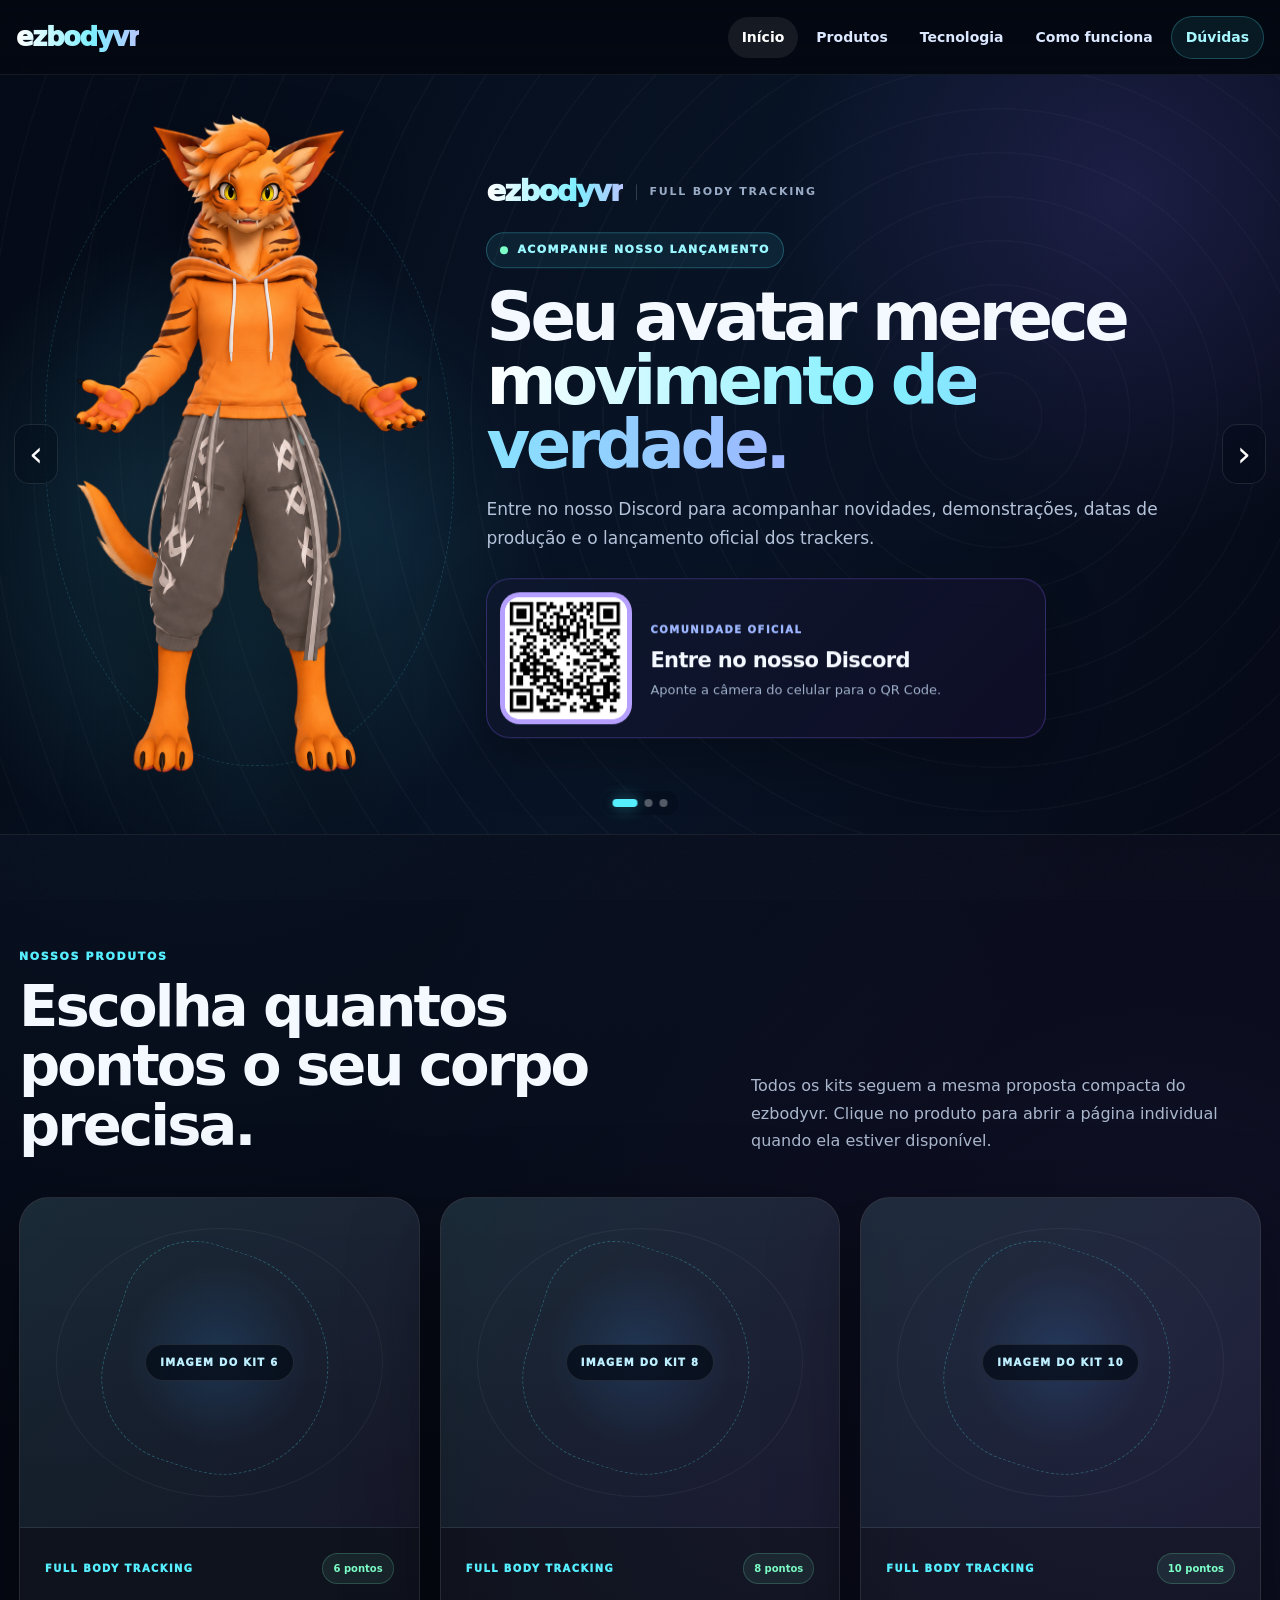
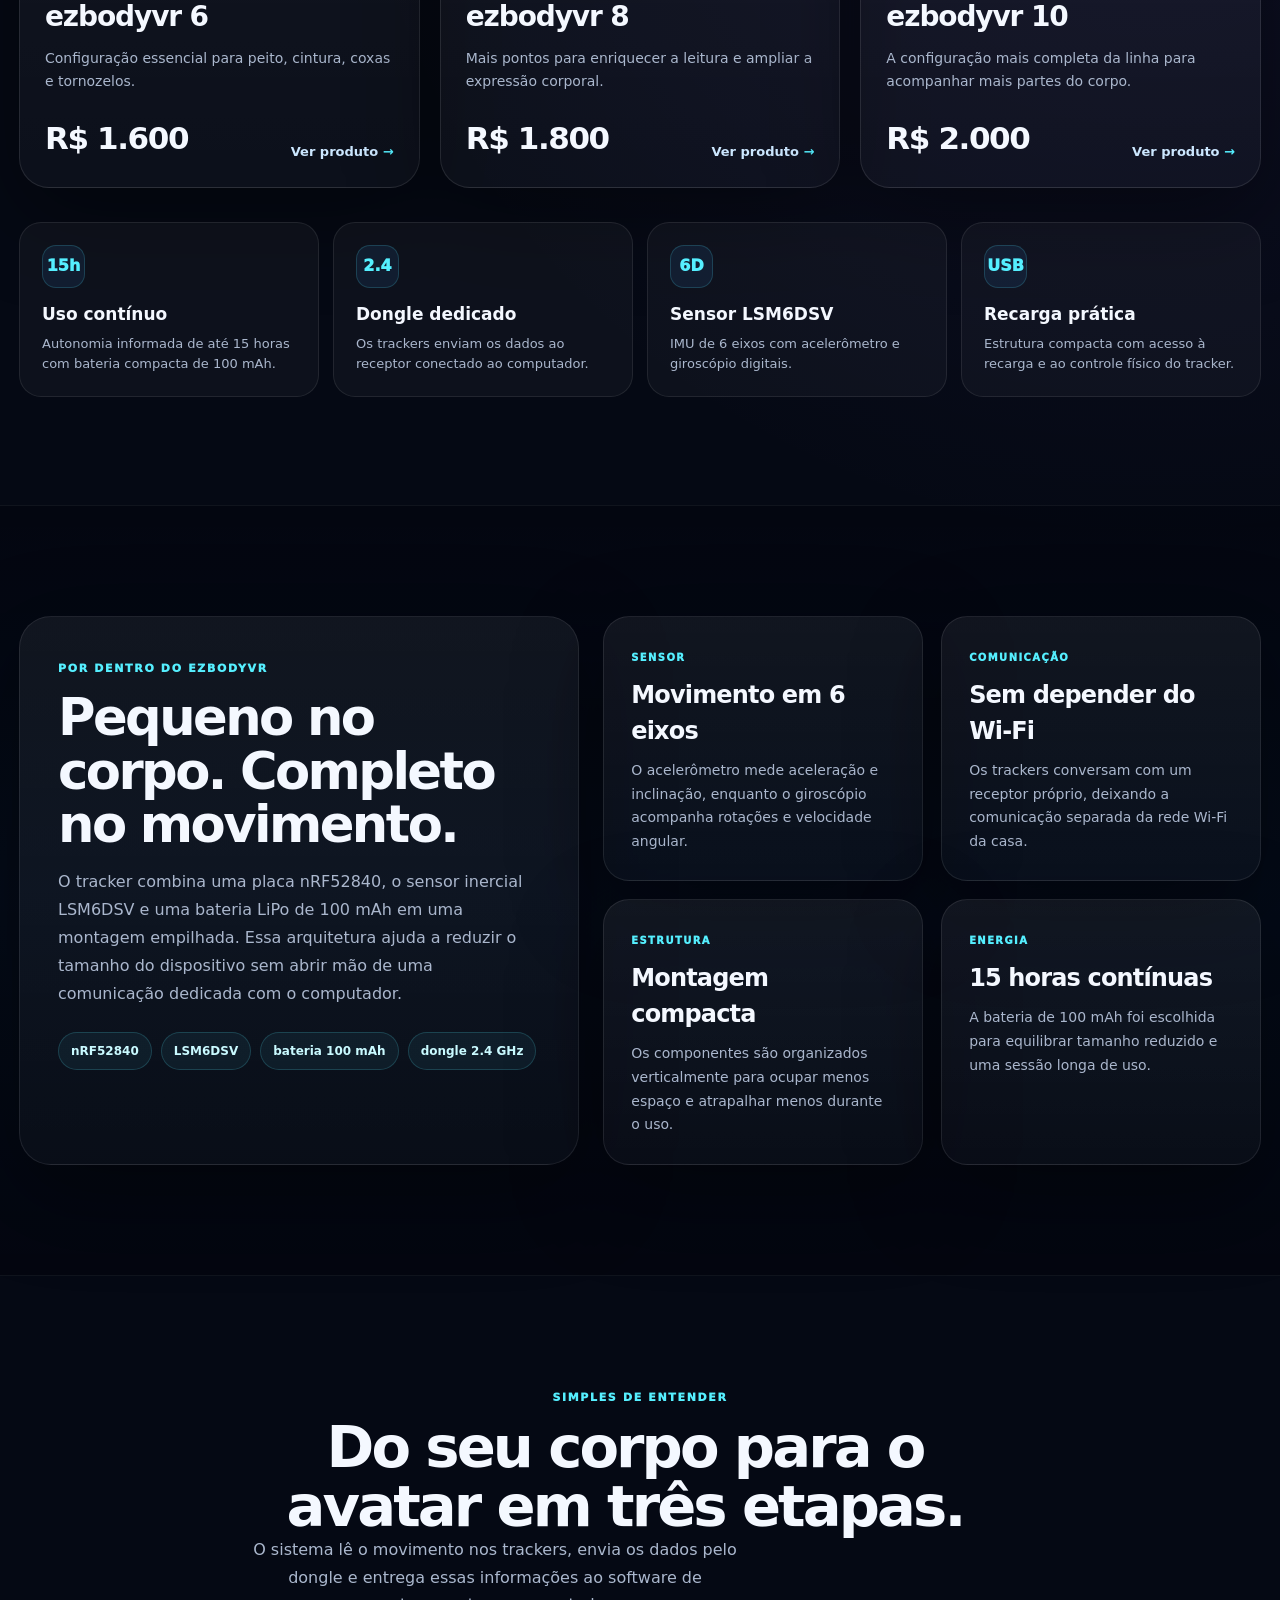
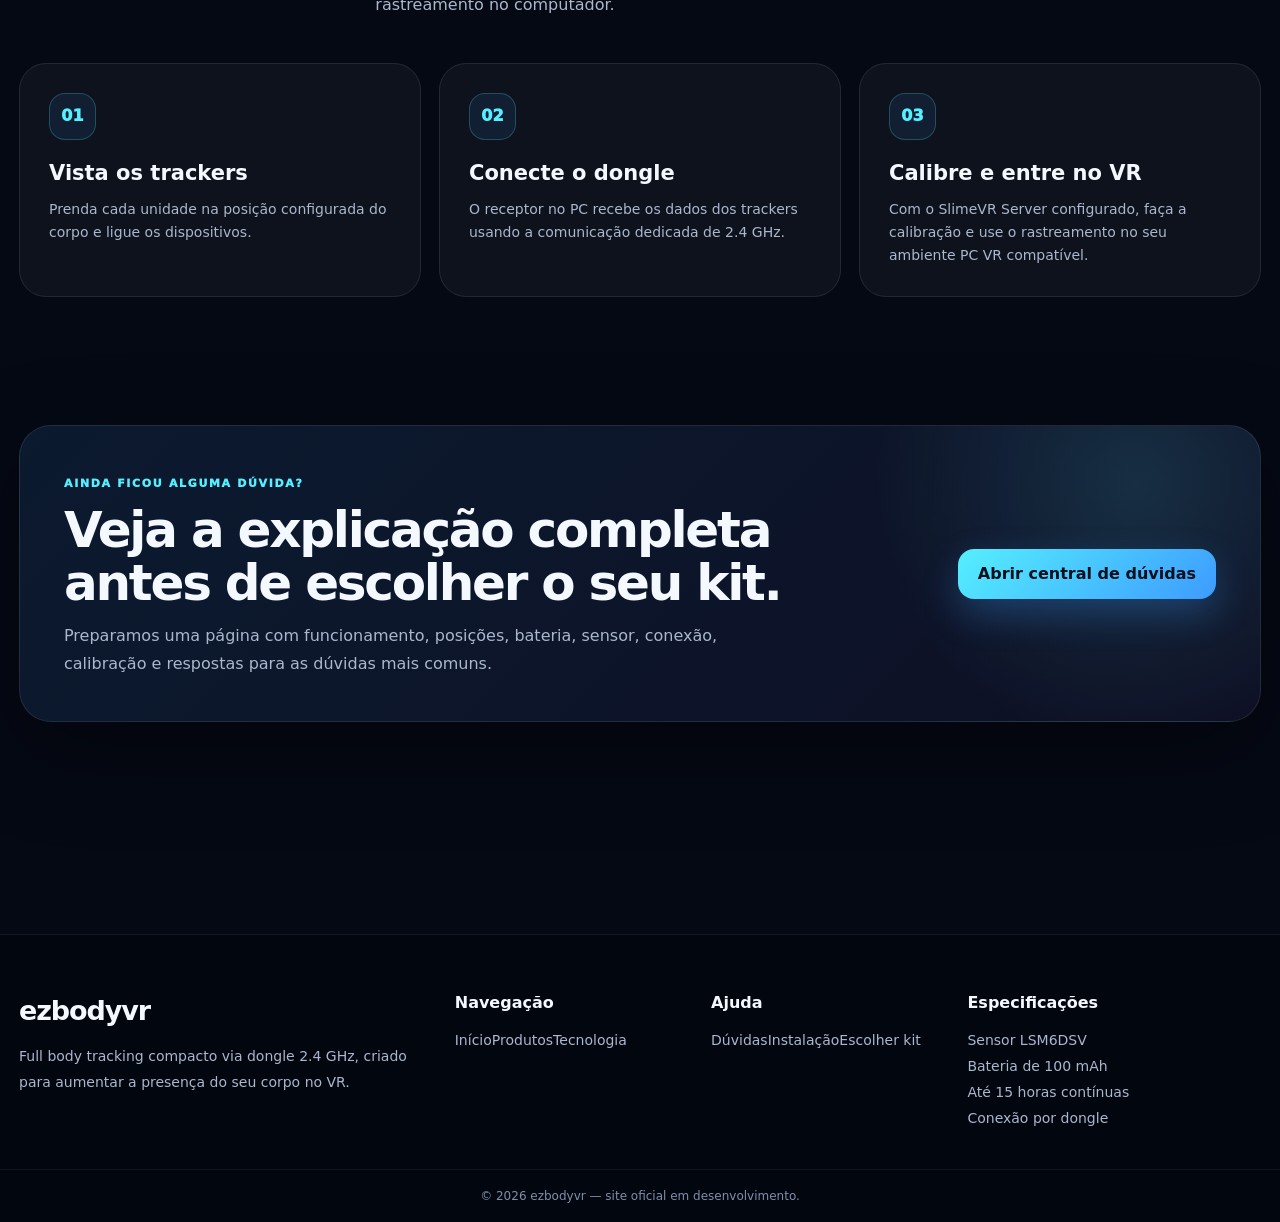
==== index.html @ e61c565a "Add files via upload" ====
<!DOCTYPE html>
<html lang="pt-BR">
<head>
  <meta charset="UTF-8">
  <meta name="viewport" content="width=device-width, initial-scale=1.0">
  <meta name="description" content="ezbodyvr: full body tracking compacto, com sensor LSM6DSV, conexão por dongle 2.4 GHz e até 15 horas de uso contínuo.">
  <meta name="theme-color" content="#050914">
  <title>ezbodyvr | Full Body Tracking</title>
  <link rel="stylesheet" href="styles.css">
</head>
<body>
  <div class="intro" aria-hidden="true">
    <div class="intro-logo">ezbodyvr<span>full body tracking</span></div>
  </div>
  <div class="noise" aria-hidden="true"></div>

  <div class="mobile-overlay" data-mobile-overlay></div>
  <aside class="mobile-menu" data-mobile-menu aria-label="Menu para celular">
    <div class="mobile-menu-top">
      <a class="brand" href="index.html">ezbodyvr</a>
      <button class="mobile-close" data-menu-close aria-label="Fechar menu">×</button>
    </div>
    <nav class="mobile-links">
      <a href="#inicio">Início</a>
      <a href="#produtos">Produtos</a>
      <a href="#tecnologia">Tecnologia</a>
      <a href="#como-funciona">Como funciona</a>
      <a href="duvidas.html">Dúvidas</a>
    </nav>
  </aside>

  <header class="site-header">
    <div class="navbar">
      <button class="menu-button" data-menu-open aria-label="Abrir menu" aria-expanded="false">
        <span></span><span></span><span></span>
      </button>
      <a class="brand" href="#inicio">ezbodyvr</a>
      <nav class="nav-links" aria-label="Navegação principal">
        <a class="active" href="#inicio">Início</a>
        <a href="#produtos">Produtos</a>
        <a href="#tecnologia">Tecnologia</a>
        <a href="#como-funciona">Como funciona</a>
        <a class="nav-cta" href="duvidas.html">Dúvidas</a>
      </nav>
    </div>
  </header>

  <main class="hero" id="inicio">
    <div class="hero-shell">
      <div class="hero-slider" data-slider>
        <article class="hero-slide hero-slide-discord active" data-slide>
          <div class="hero-media hero-character-media" aria-hidden="true">
            <img src="img1.png" alt="" onload="this.parentElement.classList.add('has-image')" onerror="this.style.display='none'">
            <span class="media-fallback">adicione <b>img1.png</b></span>
          </div>

          <div class="hero-copy hero-copy-discord">
            <div class="slide-signature"><strong>ezbodyvr</strong><span>full body tracking</span></div>
            <span class="eyebrow">acompanhe nosso lançamento</span>
            <h1>Seu avatar merece <span class="gradient-text">movimento de verdade.</span></h1>
            <p class="hero-description">Entre no nosso Discord para acompanhar novidades, demonstrações, datas de produção e o lançamento oficial dos trackers.</p>

            <div class="discord-join-card">
              <div class="qr-slot" aria-label="QR Code do Discord">
                <img src="qrcode.png" alt="QR Code para entrar no Discord do ezbodyvr" onload="this.parentElement.classList.add('has-image')" onerror="this.style.display='none'">
                <span class="qr-fallback">qrcode.png</span>
              </div>
              <div class="discord-join-copy">
                <small>comunidade oficial</small>
                <strong>Entre no nosso Discord</strong>
                <span>Aponte a câmera do celular para o QR Code.</span>
              </div>
            </div>
          </div>
        </article>

        <article class="hero-slide hero-slide-tracker" data-slide>
          <div class="hero-copy hero-copy-left">
            <span class="eyebrow">compacto e feito para o VR</span>
            <h1>Pequeno no corpo. <span class="gradient-text">Presente em cada movimento.</span></h1>
            <p class="hero-description">Um tracker compacto com sensor LSM6DSV, conexão por dongle 2.4 GHz e autonomia de até 15 horas de uso contínuo.</p>
            <div class="hero-specs" aria-label="Principais características">
              <span><b>LSM6DSV</b> IMU de 6 eixos</span>
              <span><b>2.4 GHz</b> conexão por dongle</span>
              <span><b>15 horas</b> de autonomia</span>
            </div>
          </div>

          <div class="hero-media hero-tracker-media" aria-hidden="true">
            <img src="trackin.png" alt="" onload="this.parentElement.classList.add('has-image')" onerror="this.style.display='none'">
            <span class="media-fallback">adicione <b>trackin.png</b></span>
          </div>
        </article>

        <article class="hero-slide hero-slide-brasil" data-slide>
          <div class="hero-copy hero-copy-left">
            <span class="eyebrow">uma nova opção no Brasil</span>
            <h1>Full body criado para <span class="gradient-text">entrar no seu setup.</span></h1>
            <p class="hero-description">Uma novidade no Brasil, baseada em uma proposta compacta muito bem avaliada pela comunidade de tracking e adaptada para quem quer comprar e receber suporte por aqui.</p>
            <a class="hero-store-link" href="#produtos">Conheça nossos produtos <span aria-hidden="true">↓</span></a>
          </div>

          <div class="hero-media hero-brasil-media" aria-hidden="true">
            <img src="img2.png" alt="" onload="this.parentElement.classList.add('has-image')" onerror="this.style.display='none'">
            <span class="media-fallback">adicione <b>img2.png</b></span>
          </div>
        </article>

        <div class="slider-controls" aria-label="Controles dos destaques">
          <button class="slider-arrow slider-arrow-prev" data-slide-prev aria-label="Destaque anterior">‹</button>
          <button class="slider-arrow slider-arrow-next" data-slide-next aria-label="Próximo destaque">›</button>
          <div class="slider-dots">
            <button class="slider-dot active" data-slide-dot aria-label="Abrir destaque 1"></button>
            <button class="slider-dot" data-slide-dot aria-label="Abrir destaque 2"></button>
            <button class="slider-dot" data-slide-dot aria-label="Abrir destaque 3"></button>
          </div>
        </div>
      </div>
    </div>
  </main>
  <section class="section" id="produtos">
    <div class="section-heading reveal">
      <div>
        <span class="kicker">nossos produtos</span>
        <h2>Escolha quantos pontos o seu corpo precisa.</h2>
      </div>
      <p>Todos os kits seguem a mesma proposta compacta do ezbodyvr. Clique no produto para abrir a página individual quando ela estiver disponível.</p>
    </div>

    <div class="products-grid">
      <a class="product-card reveal" href="produto-6.html" aria-label="Abrir produto ezbodyvr com 6 trackers">
        <div class="product-placeholder"><span>imagem do kit 6</span></div>
        <div class="product-info">
          <div class="product-topline"><small>full body tracking</small><span class="product-tag">6 pontos</span></div>
          <h3>ezbodyvr 6</h3>
          <p>Configuração essencial para peito, cintura, coxas e tornozelos.</p>
          <div class="product-price"><strong>R$ 1.600</strong><span>Ver produto</span></div>
        </div>
      </a>

      <a class="product-card reveal" href="produto-8.html" aria-label="Abrir produto ezbodyvr com 8 trackers">
        <div class="product-placeholder"><span>imagem do kit 8</span></div>
        <div class="product-info">
          <div class="product-topline"><small>full body tracking</small><span class="product-tag">8 pontos</span></div>
          <h3>ezbodyvr 8</h3>
          <p>Mais pontos para enriquecer a leitura e ampliar a expressão corporal.</p>
          <div class="product-price"><strong>R$ 1.800</strong><span>Ver produto</span></div>
        </div>
      </a>

      <a class="product-card reveal" href="produto-10.html" aria-label="Abrir produto ezbodyvr com 10 trackers">
        <div class="product-placeholder"><span>imagem do kit 10</span></div>
        <div class="product-info">
          <div class="product-topline"><small>full body tracking</small><span class="product-tag">10 pontos</span></div>
          <h3>ezbodyvr 10</h3>
          <p>A configuração mais completa da linha para acompanhar mais partes do corpo.</p>
          <div class="product-price"><strong>R$ 2.000</strong><span>Ver produto</span></div>
        </div>
      </a>
    </div>

    <div class="trust-strip reveal">
      <article class="trust-item"><div class="trust-icon">15h</div><h3>Uso contínuo</h3><p>Autonomia informada de até 15 horas com bateria compacta de 100 mAh.</p></article>
      <article class="trust-item"><div class="trust-icon">2.4</div><h3>Dongle dedicado</h3><p>Os trackers enviam os dados ao receptor conectado ao computador.</p></article>
      <article class="trust-item"><div class="trust-icon">6D</div><h3>Sensor LSM6DSV</h3><p>IMU de 6 eixos com acelerômetro e giroscópio digitais.</p></article>
      <article class="trust-item"><div class="trust-icon">USB</div><h3>Recarga prática</h3><p>Estrutura compacta com acesso à recarga e ao controle físico do tracker.</p></article>
    </div>
  </section>

  <section class="tech-section" id="tecnologia">
    <div class="tech-layout">
      <article class="tech-intro reveal">
        <span class="kicker">por dentro do ezbodyvr</span>
        <h2>Pequeno no corpo. Completo no movimento.</h2>
        <p>O tracker combina uma placa nRF52840, o sensor inercial LSM6DSV e uma bateria LiPo de 100 mAh em uma montagem empilhada. Essa arquitetura ajuda a reduzir o tamanho do dispositivo sem abrir mão de uma comunicação dedicada com o computador.</p>
        <div class="tech-badge-row">
          <span class="tech-badge">nRF52840</span>
          <span class="tech-badge">LSM6DSV</span>
          <span class="tech-badge">bateria 100 mAh</span>
          <span class="tech-badge">dongle 2.4 GHz</span>
        </div>
      </article>

      <div class="tech-grid">
        <article class="reveal"><small>sensor</small><h3>Movimento em 6 eixos</h3><p>O acelerômetro mede aceleração e inclinação, enquanto o giroscópio acompanha rotações e velocidade angular.</p></article>
        <article class="reveal"><small>comunicação</small><h3>Sem depender do Wi‑Fi</h3><p>Os trackers conversam com um receptor próprio, deixando a comunicação separada da rede Wi‑Fi da casa.</p></article>
        <article class="reveal"><small>estrutura</small><h3>Montagem compacta</h3><p>Os componentes são organizados verticalmente para ocupar menos espaço e atrapalhar menos durante o uso.</p></article>
        <article class="reveal"><small>energia</small><h3>15 horas contínuas</h3><p>A bateria de 100 mAh foi escolhida para equilibrar tamanho reduzido e uma sessão longa de uso.</p></article>
      </div>
    </div>
  </section>

  <section class="section" id="como-funciona">
    <div class="section-heading center reveal">
      <span class="kicker">simples de entender</span>
      <h2>Do seu corpo para o avatar em três etapas.</h2>
      <p>O sistema lê o movimento nos trackers, envia os dados pelo dongle e entrega essas informações ao software de rastreamento no computador.</p>
    </div>

    <div class="steps">
      <article class="step-card reveal"><div class="step-number">01</div><h3>Vista os trackers</h3><p>Prenda cada unidade na posição configurada do corpo e ligue os dispositivos.</p></article>
      <article class="step-card reveal"><div class="step-number">02</div><h3>Conecte o dongle</h3><p>O receptor no PC recebe os dados dos trackers usando a comunicação dedicada de 2.4 GHz.</p></article>
      <article class="step-card reveal"><div class="step-number">03</div><h3>Calibre e entre no VR</h3><p>Com o SlimeVR Server configurado, faça a calibração e use o rastreamento no seu ambiente PC VR compatível.</p></article>
    </div>
  </section>

  <section class="section lower-cta reveal">
    <div class="cta-card">
      <div>
        <span class="kicker">ainda ficou alguma dúvida?</span>
        <h2>Veja a explicação completa antes de escolher o seu kit.</h2>
        <p>Preparamos uma página com funcionamento, posições, bateria, sensor, conexão, calibração e respostas para as dúvidas mais comuns.</p>
      </div>
      <a class="primary-button" href="duvidas.html">Abrir central de dúvidas</a>
    </div>
  </section>

  <footer class="site-footer">
    <div class="footer-grid">
      <div><h3>ezbodyvr</h3><p>Full body tracking compacto via dongle 2.4 GHz, criado para aumentar a presença do seu corpo no VR.</p></div>
      <div><h4>Navegação</h4><a href="#inicio">Início</a><a href="#produtos">Produtos</a><a href="#tecnologia">Tecnologia</a></div>
      <div><h4>Ajuda</h4><a href="duvidas.html">Dúvidas</a><a href="duvidas.html#instalacao">Instalação</a><a href="duvidas.html#kits">Escolher kit</a></div>
      <div><h4>Especificações</h4><p>Sensor LSM6DSV</p><p>Bateria de 100 mAh</p><p>Até 15 horas contínuas</p><p>Conexão por dongle</p></div>
    </div>
    <div class="footer-copy">© 2026 ezbodyvr — site oficial em desenvolvimento.</div>
  </footer>

  <script src="script.js"></script>
</body>
</html>
---- styles.css ----
:root {
  --bg: #050914;
  --bg-deep: #02050c;
  --surface: rgba(255, 255, 255, 0.055);
  --surface-strong: rgba(9, 18, 35, 0.88);
  --text: #f4f8ff;
  --muted: #aab7cd;
  --blue: #3d9bff;
  --cyan: #55efff;
  --purple: #8a67ff;
  --green: #7dffc8;
  --line: rgba(255, 255, 255, 0.11);
  --line-cyan: rgba(85, 239, 255, 0.25);
  --shadow: 0 28px 90px rgba(0, 0, 0, 0.42);
  --radius-xl: 36px;
  --radius-lg: 28px;
  --radius-md: 20px;
  --max: 1280px;
}

* {
  box-sizing: border-box;
  margin: 0;
  padding: 0;
}

html {
  scroll-behavior: smooth;
  color-scheme: dark;
}

body {
  min-width: 320px;
  overflow-x: hidden;
  background:
    radial-gradient(circle at 15% 12%, rgba(61, 155, 255, 0.08), transparent 24%),
    radial-gradient(circle at 90% 30%, rgba(138, 103, 255, 0.08), transparent 25%),
    var(--bg);
  color: var(--text);
  font-family: Inter, ui-sans-serif, system-ui, -apple-system, BlinkMacSystemFont, "Segoe UI", sans-serif;
  line-height: 1.5;
}

body.menu-open {
  overflow: hidden;
}

button,
a {
  font: inherit;
}

a {
  color: inherit;
  text-decoration: none;
}

button {
  color: inherit;
}

img,
svg {
  display: block;
  max-width: 100%;
}

::selection {
  background: rgba(85, 239, 255, 0.24);
  color: #fff;
}

.noise {
  position: fixed;
  inset: 0;
  z-index: 2;
  pointer-events: none;
  opacity: 0.035;
  background-image: url("data:image/svg+xml,%3Csvg xmlns='http://www.w3.org/2000/svg' width='160' height='160'%3E%3Cfilter id='n'%3E%3CfeTurbulence type='fractalNoise' baseFrequency='.72' numOctaves='2'/%3E%3C/filter%3E%3Crect width='160' height='160' filter='url(%23n)' opacity='.75'/%3E%3C/svg%3E");
}

.intro {
  position: fixed;
  inset: 0;
  z-index: 9999;
  display: grid;
  place-items: center;
  overflow: hidden;
  background: #050914;
  animation: intro-out 0.72s ease 1.72s forwards;
}

.intro::before {
  content: "";
  position: absolute;
  inset: 0;
  background:
    radial-gradient(circle at 50% 45%, rgba(85, 239, 255, 0.17), transparent 31%),
    linear-gradient(135deg, #061325, #050914 62%);
}

.intro::after {
  content: "";
  position: absolute;
  left: -20%;
  right: -20%;
  top: 50%;
  height: 2px;
  background: linear-gradient(90deg, transparent, var(--cyan), transparent);
  box-shadow: 0 0 35px var(--cyan);
  animation: scan 1.35s ease-in-out forwards;
}

.intro-logo {
  position: relative;
  z-index: 2;
  font-size: clamp(42px, 7vw, 84px);
  font-weight: 950;
  letter-spacing: -0.075em;
  text-transform: lowercase;
  background: linear-gradient(90deg, #fff, #83f4ff, #9db5ff);
  -webkit-background-clip: text;
  background-clip: text;
  color: transparent;
  filter: drop-shadow(0 0 28px rgba(85, 239, 255, 0.2));
}

.intro-logo span {
  display: block;
  margin-top: 10px;
  text-align: center;
  font-size: 11px;
  font-weight: 800;
  letter-spacing: 0.28em;
  text-transform: uppercase;
  color: var(--muted);
  -webkit-text-fill-color: var(--muted);
}

@keyframes scan {
  0% { transform: translateY(-48vh); opacity: 0; }
  18% { opacity: 1; }
  100% { transform: translateY(48vh); opacity: 0; }
}

@keyframes intro-out {
  to { opacity: 0; visibility: hidden; }
}

@keyframes float-soft {
  0%, 100% { transform: translateY(0); }
  50% { transform: translateY(-10px); }
}

@keyframes pulse-dot {
  0%, 100% { box-shadow: 0 0 0 0 rgba(125, 255, 200, 0.26); }
  50% { box-shadow: 0 0 0 9px rgba(125, 255, 200, 0); }
}

.site-header {
  position: fixed;
  top: 0;
  left: 0;
  right: 0;
  z-index: 1000;
  background: linear-gradient(180deg, rgba(3, 8, 17, 0.93), rgba(3, 8, 17, 0.64));
  backdrop-filter: blur(22px);
  border-bottom: 1px solid rgba(255, 255, 255, 0.07);
}

.navbar {
  width: min(calc(100% - 32px), var(--max));
  min-height: 74px;
  margin: 0 auto;
  display: flex;
  align-items: center;
  justify-content: space-between;
  gap: 24px;
}

.brand {
  position: relative;
  z-index: 3;
  font-size: 26px;
  font-weight: 950;
  letter-spacing: -0.055em;
  text-transform: lowercase;
  background: linear-gradient(90deg, #fff, #7eeeff 62%, #b7c6ff);
  -webkit-background-clip: text;
  background-clip: text;
  color: transparent;
}

.nav-links {
  display: flex;
  align-items: center;
  gap: 4px;
}

.nav-links a {
  padding: 10px 14px;
  border-radius: 999px;
  color: #dce8ff;
  font-size: 14px;
  font-weight: 800;
  transition: 0.22s ease;
}

.nav-links a:hover,
.nav-links a.active {
  background: rgba(255, 255, 255, 0.075);
  color: #fff;
}

.nav-cta {
  display: inline-flex;
  align-items: center;
  gap: 8px;
  padding: 10px 15px;
  border: 1px solid rgba(85, 239, 255, 0.24);
  background: rgba(85, 239, 255, 0.08);
  color: #a7f8ff !important;
}

.menu-button {
  display: none;
  width: 46px;
  height: 46px;
  border: 1px solid rgba(255, 255, 255, 0.1);
  border-radius: 15px;
  background: rgba(255, 255, 255, 0.045);
  cursor: pointer;
}

.menu-button span {
  display: block;
  width: 24px;
  height: 2px;
  margin: 5px auto;
  border-radius: 10px;
  background: #fff;
}

.mobile-overlay,
.mobile-menu {
  display: none;
}

main,
section,
footer {
  position: relative;
  z-index: 3;
}

.hero {
  min-height: 0;
  padding-top: 74px;
  overflow: hidden;
  background: #050914;
}

.hero-shell {
  position: relative;
  z-index: 2;
  width: 100%;
  margin: 0 auto;
}

.hero-slider {
  position: relative;
  width: 100%;
  overflow: hidden;
  border-bottom: 1px solid rgba(255, 255, 255, 0.08);
  background: #070d1a;
}

.hero-slide {
  position: relative;
  display: none;
  min-height: clamp(600px, calc(100vh - 74px), 760px);
  overflow: hidden;
  isolation: isolate;
}

.hero-slide.active {
  display: block;
  animation: slide-in 0.62s cubic-bezier(0.18, 0.78, 0.18, 1);
}

.hero-slide::before,
.hero-slide::after {
  content: "";
  position: absolute;
  pointer-events: none;
}

.hero-slide::before {
  inset: 0;
  z-index: -3;
  background:
    repeating-radial-gradient(circle at 78% 45%, transparent 0 42px, rgba(255,255,255,.026) 43px 44px),
    linear-gradient(115deg, rgba(5, 11, 24, 0.96), rgba(8, 21, 40, 0.9) 56%, rgba(7, 10, 24, 0.98));
}

.hero-slide::after {
  inset: 0;
  z-index: -2;
  background:
    radial-gradient(circle at 18% 62%, rgba(85, 239, 255, 0.17), transparent 28%),
    radial-gradient(circle at 88% 16%, rgba(138, 103, 255, 0.17), transparent 27%),
    linear-gradient(90deg, rgba(2, 7, 16, 0.14), transparent 40%, rgba(2, 7, 16, 0.15));
}

.hero-slide-tracker::after {
  background:
    radial-gradient(circle at 77% 48%, rgba(85, 239, 255, 0.2), transparent 30%),
    radial-gradient(circle at 10% 12%, rgba(61, 155, 255, 0.16), transparent 24%),
    linear-gradient(110deg, rgba(2, 7, 16, 0.1), transparent 50%, rgba(2, 7, 16, 0.24));
}

.hero-slide-brasil::after {
  background:
    radial-gradient(circle at 78% 60%, rgba(138, 103, 255, 0.22), transparent 31%),
    radial-gradient(circle at 28% 18%, rgba(61, 155, 255, 0.16), transparent 25%),
    linear-gradient(110deg, rgba(2, 7, 16, 0.1), transparent 48%, rgba(2, 7, 16, 0.22));
}

@keyframes slide-in {
  from { opacity: 0; transform: translateX(14px); }
  to { opacity: 1; transform: translateX(0); }
}

.hero-copy {
  position: absolute;
  z-index: 5;
  top: 50%;
  transform: translateY(-50%);
  width: min(52vw, 760px);
}

.hero-copy-left {
  left: max(7vw, 72px);
}

.hero-copy-discord {
  left: min(38vw, 690px);
  right: max(5vw, 58px);
  width: auto;
  max-width: 780px;
}

.slide-signature {
  display: flex;
  align-items: center;
  gap: 13px;
  margin-bottom: 18px;
}

.slide-signature strong {
  font-size: 29px;
  font-weight: 950;
  letter-spacing: -0.06em;
  background: linear-gradient(90deg, #fff, #7eeeff 65%, #b7c6ff);
  -webkit-background-clip: text;
  background-clip: text;
  color: transparent;
}

.slide-signature span {
  padding-left: 13px;
  border-left: 1px solid rgba(255,255,255,.18);
  color: #9aabc5;
  font-size: 11px;
  font-weight: 900;
  letter-spacing: .16em;
  text-transform: uppercase;
}

.eyebrow {
  display: inline-flex;
  align-items: center;
  gap: 9px;
  padding: 9px 13px;
  border: 1px solid rgba(85, 239, 255, 0.25);
  border-radius: 999px;
  background: rgba(85, 239, 255, 0.08);
  color: #9af7ff;
  font-size: 11px;
  font-weight: 950;
  letter-spacing: 0.13em;
  text-transform: uppercase;
}

.eyebrow::before {
  content: "";
  width: 8px;
  height: 8px;
  border-radius: 50%;
  background: var(--green);
  animation: pulse-dot 1.8s ease infinite;
}

.hero h1,
.page-hero h1 {
  margin-top: 18px;
  font-size: clamp(44px, 5.25vw, 78px);
  line-height: 0.95;
  letter-spacing: -0.065em;
}

.gradient-text {
  background: linear-gradient(90deg, #fff, #82f0ff, #9db6ff);
  -webkit-background-clip: text;
  background-clip: text;
  color: transparent;
}

.hero-description {
  max-width: 690px;
  margin-top: 18px;
  color: #b4c3da;
  font-size: 17px;
  line-height: 1.68;
}

.hero-media {
  position: absolute;
  z-index: 2;
  overflow: hidden;
}

.hero-media::before {
  content: "";
  position: absolute;
  inset: 9%;
  z-index: -1;
  border: 1px dashed rgba(85, 239, 255, 0.16);
  border-radius: 45% 55% 48% 52%;
  background: radial-gradient(circle, rgba(61, 155, 255, 0.1), transparent 62%);
}

.hero-media img {
  position: relative;
  z-index: 2;
  width: 100%;
  height: 100%;
  object-fit: contain;
  filter: drop-shadow(0 34px 38px rgba(0, 0, 0, 0.45));
}

.media-fallback {
  position: absolute;
  left: 50%;
  top: 50%;
  z-index: 1;
  transform: translate(-50%, -50%);
  min-width: 180px;
  padding: 13px 16px;
  border: 1px solid rgba(85, 239, 255, 0.2);
  border-radius: 15px;
  background: rgba(4, 11, 22, 0.68);
  color: #9eb0c9;
  font-size: 11px;
  font-weight: 800;
  letter-spacing: .08em;
  text-align: center;
  text-transform: uppercase;
  backdrop-filter: blur(12px);
}

.media-fallback b {
  color: #d8f9ff;
}

.hero-media.has-image .media-fallback,
.qr-slot.has-image .qr-fallback {
  display: none;
}

.hero-character-media {
  left: 0;
  bottom: 0;
  width: min(39vw, 690px);
  height: 100%;
}

.hero-character-media img {
  height: 145%;
  object-fit: contain;
  object-position: center top;
}

.hero-tracker-media {
  top: 7%;
  right: max(5vw, 50px);
  bottom: 6%;
  width: min(45vw, 720px);
}

.hero-tracker-media img {
  object-position: center;
  transform: scale(.92);
}

.hero-brasil-media {
  top: 2%;
  right: 0;
  bottom: 0;
  width: min(50vw, 820px);
}

.hero-brasil-media img {
  object-position: right bottom;
}

.discord-join-card {
  width: min(100%, 560px);
  display: flex;
  align-items: center;
  gap: 18px;
  margin-top: 25px;
  padding: 13px 17px 13px 13px;
  border: 1px solid rgba(138, 103, 255, 0.3);
  border-radius: 24px;
  background: linear-gradient(135deg, rgba(14, 24, 45, 0.88), rgba(18, 15, 43, 0.76));
  box-shadow: 0 20px 55px rgba(0,0,0,.3);
  backdrop-filter: blur(18px);
}

.qr-slot {
  position: relative;
  width: 132px;
  height: 132px;
  flex: none;
  display: grid;
  place-items: center;
  overflow: hidden;
  border: 5px solid rgba(138, 103, 255, 0.62);
  border-radius: 20px;
  background: #fff;
}

.qr-slot img {
  width: 100%;
  height: 100%;
  object-fit: cover;
}

.qr-fallback {
  color: #3e4a68;
  font-size: 11px;
  font-weight: 950;
  letter-spacing: .08em;
  text-transform: uppercase;
}

.discord-join-copy small {
  color: #9db6ff;
  font-size: 10px;
  font-weight: 950;
  letter-spacing: .15em;
  text-transform: uppercase;
}

.discord-join-copy strong {
  display: block;
  margin-top: 5px;
  font-size: 21px;
  letter-spacing: -.03em;
}

.discord-join-copy span {
  display: block;
  margin-top: 4px;
  color: #9fb0ca;
  font-size: 13px;
  line-height: 1.5;
}

.hero-specs {
  display: flex;
  flex-wrap: wrap;
  gap: 10px;
  margin-top: 25px;
}

.hero-specs span {
  padding: 10px 13px;
  border: 1px solid rgba(255,255,255,.11);
  border-radius: 999px;
  background: rgba(255,255,255,.05);
  color: #b8c7dd;
  font-size: 12px;
  font-weight: 700;
  backdrop-filter: blur(12px);
}

.hero-specs b {
  color: #f5f9ff;
}

.hero-store-link {
  display: inline-flex;
  align-items: center;
  gap: 10px;
  margin-top: 25px;
  padding: 11px 15px;
  border: 1px solid rgba(85, 239, 255, 0.2);
  border-radius: 999px;
  background: rgba(85, 239, 255, 0.06);
  color: #c7f9ff;
  font-size: 13px;
  font-weight: 900;
  transition: .22s ease;
}

.hero-store-link:hover {
  transform: translateY(-2px);
  background: rgba(85, 239, 255, 0.1);
}

.hero-store-link span {
  color: var(--cyan);
  font-size: 17px;
}

.primary-button,
.secondary-button {
  display: inline-flex;
  align-items: center;
  justify-content: center;
  min-height: 50px;
  padding: 0 20px;
  border-radius: 16px;
  font-weight: 900;
  transition: 0.22s ease;
}

.primary-button {
  background: linear-gradient(135deg, var(--cyan), var(--blue));
  color: #04101c;
  box-shadow: 0 15px 36px rgba(61, 155, 255, 0.28);
}

.primary-button:hover {
  transform: translateY(-2px);
  box-shadow: 0 19px 42px rgba(61, 155, 255, 0.34);
}

.secondary-button {
  border: 1px solid rgba(255, 255, 255, 0.13);
  background: rgba(255, 255, 255, 0.05);
  color: #eef5ff;
}

.secondary-button:hover {
  background: rgba(255, 255, 255, 0.085);
}

.slider-controls {
  position: absolute;
  inset: 0;
  z-index: 12;
  pointer-events: none;
}

.slider-arrow {
  position: absolute;
  top: 50%;
  width: 44px;
  height: 60px;
  transform: translateY(-50%);
  border: 1px solid rgba(255,255,255,.1);
  border-radius: 15px;
  background: rgba(3, 8, 18, 0.28);
  color: #fff;
  font-size: 35px;
  font-weight: 300;
  line-height: 1;
  cursor: pointer;
  pointer-events: auto;
  backdrop-filter: blur(12px);
  transition: .2s ease;
}

.slider-arrow:hover {
  background: rgba(3, 8, 18, 0.58);
  border-color: rgba(85, 239, 255, .24);
}

.slider-arrow-prev { left: 14px; }
.slider-arrow-next { right: 14px; }

.slider-dots {
  position: absolute;
  left: 50%;
  bottom: 19px;
  display: flex;
  gap: 7px;
  transform: translateX(-50%);
  padding: 8px 10px;
  border-radius: 999px;
  background: rgba(3, 8, 18, .28);
  pointer-events: auto;
  backdrop-filter: blur(12px);
}

.slider-dot {
  width: 8px;
  height: 8px;
  border: 0;
  border-radius: 50%;
  background: rgba(255, 255, 255, 0.32);
  cursor: pointer;
  transition: 0.2s ease;
}

.slider-dot.active {
  width: 25px;
  border-radius: 999px;
  background: var(--cyan);
  box-shadow: 0 0 16px rgba(85, 239, 255, 0.45);
}

.product-placeholder::before {
  content: "";
  position: absolute;
  inset: 9%;
  border: 1px solid rgba(255, 255, 255, 0.055);
  border-radius: 50%;
}
.section {
  width: min(calc(100% - 38px), var(--max));
  margin: 0 auto;
  padding: 108px 0;
}

.section-heading {
  display: flex;
  align-items: end;
  justify-content: space-between;
  gap: 30px;
  margin-bottom: 42px;
}

.section-heading.center {
  display: block;
  max-width: 800px;
  margin: 0 auto 44px;
  text-align: center;
}

.kicker {
  display: inline-block;
  color: var(--cyan);
  font-size: 11px;
  font-weight: 950;
  letter-spacing: 0.15em;
  text-transform: uppercase;
}

.section-heading h2 {
  max-width: 770px;
  margin-top: 10px;
  font-size: clamp(34px, 4.5vw, 58px);
  line-height: 1.03;
  letter-spacing: -0.05em;
}

.section-heading p {
  max-width: 510px;
  color: var(--muted);
  font-size: 16px;
  line-height: 1.72;
}

.products-grid {
  display: grid;
  grid-template-columns: repeat(3, minmax(0, 1fr));
  gap: 20px;
}

.product-card {
  position: relative;
  overflow: hidden;
  border: 1px solid rgba(255, 255, 255, 0.1);
  border-radius: 30px;
  background: linear-gradient(180deg, rgba(255, 255, 255, 0.064), rgba(255, 255, 255, 0.03));
  box-shadow: var(--shadow);
  transition: 0.3s cubic-bezier(0.18, 0.78, 0.18, 1);
}

.product-card:hover {
  transform: translateY(-8px);
  border-color: rgba(85, 239, 255, 0.27);
  box-shadow: 0 34px 95px rgba(0, 0, 0, 0.48);
}

.product-placeholder {
  position: relative;
  min-height: 330px;
  display: grid;
  place-items: center;
  overflow: hidden;
  border-bottom: 1px solid rgba(255, 255, 255, 0.08);
  background:
    radial-gradient(circle at 50% 48%, rgba(61, 155, 255, 0.16), transparent 35%),
    linear-gradient(135deg, rgba(85, 239, 255, 0.07), rgba(138, 103, 255, 0.05));
}

.product-placeholder::after {
  content: "";
  position: absolute;
  width: 220px;
  height: 220px;
  border: 1px dashed rgba(85, 239, 255, 0.28);
  border-radius: 38% 62% 55% 45%;
  transform: rotate(18deg);
}

.product-placeholder span {
  position: relative;
  z-index: 2;
  padding: 10px 14px;
  border: 1px solid rgba(255, 255, 255, 0.1);
  border-radius: 999px;
  background: rgba(4, 11, 22, 0.72);
  color: #bdefff;
  font-size: 10px;
  font-weight: 950;
  letter-spacing: 0.13em;
  text-transform: uppercase;
}

.product-info {
  padding: 25px;
}

.product-topline {
  display: flex;
  align-items: center;
  justify-content: space-between;
  gap: 15px;
}

.product-topline small {
  color: var(--cyan);
  font-size: 10px;
  font-weight: 950;
  letter-spacing: 0.14em;
  text-transform: uppercase;
}

.product-tag {
  padding: 7px 10px;
  border: 1px solid rgba(125, 255, 200, 0.2);
  border-radius: 999px;
  background: rgba(125, 255, 200, 0.08);
  color: var(--green);
  font-size: 10px;
  font-weight: 900;
}

.product-info h3 {
  margin-top: 12px;
  font-size: 28px;
  letter-spacing: -0.04em;
}

.product-info p {
  margin-top: 9px;
  color: var(--muted);
  font-size: 14px;
  line-height: 1.65;
}

.product-price {
  display: flex;
  align-items: end;
  justify-content: space-between;
  gap: 12px;
  margin-top: 22px;
}

.product-price strong {
  font-size: 31px;
  letter-spacing: -0.045em;
}

.product-price span {
  color: #cce7ff;
  font-size: 13px;
  font-weight: 850;
}

.product-price span::after {
  content: " →";
  color: var(--cyan);
}

.trust-strip {
  display: grid;
  grid-template-columns: repeat(4, minmax(0, 1fr));
  gap: 14px;
  margin-top: 34px;
}

.trust-item {
  padding: 22px;
  border: 1px solid rgba(255, 255, 255, 0.085);
  border-radius: 22px;
  background: rgba(255, 255, 255, 0.035);
}

.trust-icon {
  width: 43px;
  height: 43px;
  display: grid;
  place-items: center;
  margin-bottom: 14px;
  border: 1px solid rgba(85, 239, 255, 0.18);
  border-radius: 14px;
  background: rgba(61, 155, 255, 0.09);
  color: var(--cyan);
  font-weight: 950;
}

.trust-item h3 {
  font-size: 17px;
}

.trust-item p {
  margin-top: 7px;
  color: var(--muted);
  font-size: 13px;
  line-height: 1.55;
}

.tech-section {
  width: 100%;
  padding: 110px 0;
  background:
    linear-gradient(180deg, transparent, rgba(61, 155, 255, 0.035), transparent),
    rgba(1, 5, 12, 0.38);
  border-top: 1px solid rgba(255, 255, 255, 0.055);
  border-bottom: 1px solid rgba(255, 255, 255, 0.055);
}

.tech-layout {
  width: min(calc(100% - 38px), var(--max));
  margin: 0 auto;
  display: grid;
  grid-template-columns: 0.92fr 1.08fr;
  gap: 24px;
}

.tech-intro,
.tech-grid article,
.cta-card,
.faq-card,
.explain-card,
.steps-card {
  border: 1px solid rgba(255, 255, 255, 0.09);
  background: linear-gradient(180deg, rgba(255, 255, 255, 0.06), rgba(255, 255, 255, 0.028));
  box-shadow: var(--shadow);
}

.tech-intro {
  padding: 38px;
  border-radius: 32px;
}

.tech-intro h2 {
  margin-top: 12px;
  font-size: clamp(34px, 4vw, 54px);
  line-height: 1.04;
  letter-spacing: -0.05em;
}

.tech-intro p {
  margin-top: 17px;
  color: var(--muted);
  line-height: 1.75;
}

.tech-badge-row {
  display: flex;
  flex-wrap: wrap;
  gap: 9px;
  margin-top: 24px;
}

.tech-badge {
  padding: 9px 12px;
  border: 1px solid rgba(85, 239, 255, 0.18);
  border-radius: 999px;
  background: rgba(85, 239, 255, 0.06);
  color: #c9faff;
  font-size: 12px;
  font-weight: 850;
}

.tech-grid {
  display: grid;
  grid-template-columns: 1fr 1fr;
  gap: 18px;
}

.tech-grid article {
  padding: 27px;
  border-radius: 26px;
}

.tech-grid small {
  color: var(--cyan);
  font-size: 10px;
  font-weight: 950;
  letter-spacing: 0.14em;
  text-transform: uppercase;
}

.tech-grid h3 {
  margin-top: 9px;
  font-size: 24px;
  letter-spacing: -0.035em;
}

.tech-grid p {
  margin-top: 10px;
  color: var(--muted);
  font-size: 14px;
  line-height: 1.68;
}

.steps {
  display: grid;
  grid-template-columns: repeat(3, minmax(0, 1fr));
  gap: 18px;
}

.step-card {
  position: relative;
  padding: 29px;
  overflow: hidden;
  border: 1px solid rgba(255, 255, 255, 0.09);
  border-radius: 27px;
  background: rgba(255, 255, 255, 0.04);
}

.step-number {
  width: 47px;
  height: 47px;
  display: grid;
  place-items: center;
  border: 1px solid rgba(85, 239, 255, 0.22);
  border-radius: 16px;
  background: rgba(61, 155, 255, 0.1);
  color: var(--cyan);
  font-weight: 950;
}

.step-card h3 {
  margin-top: 18px;
  font-size: 21px;
}

.step-card p {
  margin-top: 9px;
  color: var(--muted);
  font-size: 14px;
  line-height: 1.65;
}

.lower-cta {
  padding-top: 20px;
}

.cta-card {
  position: relative;
  overflow: hidden;
  display: grid;
  grid-template-columns: 1fr auto;
  align-items: center;
  gap: 30px;
  padding: 44px;
  border-radius: 32px;
  background:
    radial-gradient(circle at 90% 20%, rgba(85, 239, 255, 0.13), transparent 23%),
    linear-gradient(135deg, rgba(61, 155, 255, 0.12), rgba(138, 103, 255, 0.07));
}

.cta-card h2 {
  margin-top: 10px;
  font-size: clamp(31px, 4vw, 50px);
  line-height: 1.05;
  letter-spacing: -0.045em;
}

.cta-card p {
  max-width: 720px;
  margin-top: 13px;
  color: var(--muted);
  line-height: 1.7;
}

.site-footer {
  margin-top: 104px;
  border-top: 1px solid rgba(255, 255, 255, 0.075);
  background: rgba(2, 6, 13, 0.62);
}

.footer-grid {
  width: min(calc(100% - 38px), var(--max));
  margin: 0 auto;
  display: grid;
  grid-template-columns: 1.25fr 0.7fr 0.7fr 0.9fr;
  gap: 28px;
  padding: 56px 0 38px;
}

.footer-grid h3,
.footer-grid h4 {
  margin-bottom: 13px;
}

.footer-grid h3 {
  font-size: 27px;
  letter-spacing: -0.04em;
}

.footer-grid p,
.footer-grid a {
  color: var(--muted);
  font-size: 14px;
  line-height: 1.85;
}

.footer-grid a:hover {
  color: #fff;
}

.footer-copy {
  padding: 17px 20px;
  border-top: 1px solid rgba(255, 255, 255, 0.055);
  color: #7f90aa;
  font-size: 12px;
  text-align: center;
}

.reveal {
  opacity: 0;
  transform: translateY(28px);
  transition: 0.72s cubic-bezier(0.18, 0.78, 0.18, 1);
}

.reveal.show {
  opacity: 1;
  transform: translateY(0);
}

/* Página de dúvidas */
.page-hero {
  min-height: 72vh;
  padding: 150px 0 80px;
  display: grid;
  place-items: center;
  overflow: hidden;
  background:
    radial-gradient(circle at 76% 34%, rgba(61, 155, 255, 0.19), transparent 26%),
    radial-gradient(circle at 20% 18%, rgba(138, 103, 255, 0.14), transparent 24%),
    linear-gradient(125deg, #06101f, #070c1b 72%);
}

.page-hero::after {
  content: "";
  position: absolute;
  left: -15%;
  right: -15%;
  bottom: 18%;
  height: 2px;
  background: linear-gradient(90deg, transparent, rgba(85, 239, 255, 0.7), transparent);
  box-shadow: 0 0 32px rgba(85, 239, 255, 0.55);
  transform: rotate(-5deg);
}

.page-hero-inner {
  position: relative;
  z-index: 3;
  width: min(calc(100% - 38px), 960px);
  text-align: center;
}

.page-hero p {
  max-width: 760px;
  margin: 20px auto 0;
  color: var(--muted);
  font-size: 18px;
  line-height: 1.75;
}

.quick-nav {
  display: flex;
  flex-wrap: wrap;
  justify-content: center;
  gap: 10px;
  margin-top: 30px;
}

.quick-nav a {
  padding: 10px 13px;
  border: 1px solid rgba(255, 255, 255, 0.11);
  border-radius: 999px;
  background: rgba(255, 255, 255, 0.045);
  color: #dcecff;
  font-size: 13px;
  font-weight: 800;
}

.explain-layout {
  display: grid;
  grid-template-columns: 1fr 1fr;
  gap: 22px;
}

.explain-card,
.steps-card {
  padding: 34px;
  border-radius: 30px;
}

.explain-card h2,
.steps-card h2 {
  margin-top: 10px;
  font-size: 34px;
  line-height: 1.08;
  letter-spacing: -0.04em;
}

.explain-card > p,
.steps-card > p {
  margin-top: 13px;
  color: var(--muted);
  line-height: 1.72;
}

.signal-flow {
  display: grid;
  gap: 12px;
  margin-top: 25px;
}

.signal-node {
  position: relative;
  padding: 17px 18px 17px 54px;
  border: 1px solid rgba(255, 255, 255, 0.085);
  border-radius: 18px;
  background: rgba(255, 255, 255, 0.035);
}

.signal-node::before {
  content: attr(data-step);
  position: absolute;
  left: 14px;
  top: 50%;
  width: 28px;
  height: 28px;
  display: grid;
  place-items: center;
  transform: translateY(-50%);
  border-radius: 10px;
  background: rgba(61, 155, 255, 0.12);
  color: var(--cyan);
  font-size: 12px;
  font-weight: 950;
}

.signal-node strong {
  display: block;
  font-size: 15px;
}

.signal-node span {
  display: block;
  margin-top: 3px;
  color: var(--muted);
  font-size: 13px;
}

.position-list {
  display: grid;
  grid-template-columns: 1fr 1fr;
  gap: 10px;
  margin-top: 23px;
}

.position-list div {
  padding: 14px;
  border: 1px solid rgba(255, 255, 255, 0.08);
  border-radius: 16px;
  background: rgba(255, 255, 255, 0.032);
}

.position-list strong {
  display: block;
  color: #eef7ff;
  font-size: 14px;
}

.position-list span {
  color: var(--muted);
  font-size: 12px;
}

.faq-list {
  display: grid;
  gap: 13px;
}

.faq-card {
  overflow: hidden;
  border-radius: 22px;
}

.faq-question {
  width: 100%;
  min-height: 74px;
  display: flex;
  align-items: center;
  justify-content: space-between;
  gap: 24px;
  padding: 19px 22px;
  border: 0;
  background: transparent;
  text-align: left;
  cursor: pointer;
}

.faq-question strong {
  font-size: 16px;
}

.faq-plus {
  width: 34px;
  height: 34px;
  flex: none;
  display: grid;
  place-items: center;
  border: 1px solid rgba(85, 239, 255, 0.18);
  border-radius: 12px;
  background: rgba(61, 155, 255, 0.08);
  color: var(--cyan);
  font-size: 20px;
  transition: 0.24s ease;
}

.faq-card.open .faq-plus {
  transform: rotate(45deg);
}

.faq-answer {
  max-height: 0;
  overflow: hidden;
  transition: max-height 0.32s ease;
}

.faq-answer-inner {
  padding: 0 22px 22px;
  color: var(--muted);
  font-size: 14px;
  line-height: 1.75;
}

.notice {
  margin-top: 24px;
  padding: 18px 20px;
  border: 1px solid rgba(255, 205, 105, 0.18);
  border-radius: 18px;
  background: rgba(255, 205, 105, 0.055);
  color: #e9d8b0;
  font-size: 13px;
  line-height: 1.65;
}

@media (max-width: 1080px) {
  .nav-links { display: none; }
  .menu-button { display: block; }

  .mobile-overlay {
    position: fixed;
    inset: 0;
    z-index: 1500;
    display: block;
    visibility: hidden;
    opacity: 0;
    background: rgba(0, 0, 0, 0.62);
    transition: 0.24s ease;
  }

  .mobile-overlay.open {
    visibility: visible;
    opacity: 1;
  }

  .mobile-menu {
    position: fixed;
    top: 0;
    left: 0;
    z-index: 1600;
    width: min(84vw, 370px);
    height: 100vh;
    display: block;
    padding: 22px 18px;
    border-right: 1px solid rgba(255, 255, 255, 0.1);
    background: rgba(4, 9, 18, 0.97);
    backdrop-filter: blur(22px);
    transform: translateX(-105%);
    transition: 0.3s ease;
  }

  .mobile-menu.open { transform: translateX(0); }

  .mobile-menu-top {
    display: flex;
    align-items: center;
    justify-content: space-between;
  }

  .mobile-close {
    width: 42px;
    height: 42px;
    border: 1px solid rgba(255, 255, 255, 0.12);
    border-radius: 14px;
    background: rgba(255, 255, 255, 0.06);
    font-size: 22px;
  }

  .mobile-links {
    display: grid;
    gap: 9px;
    margin-top: 28px;
  }

  .mobile-links a {
    padding: 15px 16px;
    border-radius: 16px;
    background: rgba(255, 255, 255, 0.05);
    font-weight: 850;
  }

  .hero-slide { min-height: 650px; }
  .hero-copy-left { left: 6vw; width: 52vw; }
  .hero-copy-discord { left: 35vw; right: 5vw; }
  .hero-character-media { width: 44vw; }
  .hero-tracker-media { right: 2vw; width: 45vw; }
  .hero-brasil-media { width: 48vw; }
  .hero h1 { font-size: clamp(43px, 5.8vw, 68px); }

  .section-heading {
    display: block;
  }

  .section-heading p {
    margin-top: 15px;
  }

  .products-grid { grid-template-columns: 1fr 1fr; }
  .product-card:last-child { grid-column: 1 / -1; width: calc(50% - 10px); justify-self: center; }
  .trust-strip { grid-template-columns: 1fr 1fr; }
  .tech-layout { grid-template-columns: 1fr; }
  .footer-grid { grid-template-columns: 1.2fr 0.8fr 0.8fr; }
  .footer-grid > div:last-child { grid-column: 1 / -1; }
}

@media (max-width: 760px) {
  .navbar { width: min(calc(100% - 24px), var(--max)); min-height: 66px; }
  .brand { font-size: 23px; }
  .hero { padding-top: 66px; }
  .hero-slide {
    min-height: max(660px, calc(100svh - 66px));
  }
  .hero-slide::before {
    background:
      repeating-radial-gradient(circle at 70% 42%, transparent 0 32px, rgba(255,255,255,.023) 33px 34px),
      linear-gradient(155deg, rgba(5, 11, 24, 0.98), rgba(8, 21, 40, 0.94) 55%, rgba(7, 10, 24, 0.99));
  }
  .hero-copy {
    top: 27px;
    right: 17px;
    bottom: auto;
    left: 17px;
    width: auto;
    max-width: none;
    transform: none;
  }
  .hero-copy-discord {
    left: 33%;
    right: 14px;
  }
  .hero h1,
  .page-hero h1 {
    font-size: clamp(34px, 10.4vw, 50px);
  }
  .hero h1 { margin-top: 13px; line-height: .97; }
  .hero-description,
  .page-hero p { font-size: 14px; line-height: 1.56; }
  .eyebrow { padding: 7px 9px; font-size: 8px; letter-spacing: .1em; }
  .eyebrow::before { width: 6px; height: 6px; }
  .slide-signature { gap: 8px; margin-bottom: 10px; }
  .slide-signature strong { font-size: 20px; }
  .slide-signature span { padding-left: 8px; font-size: 7px; letter-spacing: .11em; }

  .hero-character-media {
    left: -20%;
    bottom: -2%;
    width: 90%;
    height: 79%;
  }
  .hero-character-media img {
    height: 142%;
    object-position: center top;
  }
  .hero-tracker-media {
    top: auto;
    right: -9%;
    bottom: 2%;
    width: 92%;
    height: 55%;
  }
  .hero-brasil-media {
    top: auto;
    right: -8%;
    bottom: 0;
    width: 94%;
    height: 58%;
  }
  .hero-media .media-fallback {
    min-width: 145px;
    padding: 10px;
    font-size: 9px;
  }

  .discord-join-card {
    width: 100%;
    gap: 10px;
    margin-top: 13px;
    padding: 9px;
    border-radius: 18px;
  }
  .qr-slot {
    width: 102px;
    height: 102px;
    border-width: 4px;
    border-radius: 15px;
  }
  .discord-join-copy small { font-size: 7px; }
  .discord-join-copy strong { font-size: 14px; line-height: 1.15; }
  .discord-join-copy span { font-size: 9px; line-height: 1.35; }

  .hero-slide-tracker .hero-copy,
  .hero-slide-brasil .hero-copy {
    right: 20px;
    left: 20px;
    width: auto;
  }
  .hero-slide-tracker .hero-description,
  .hero-slide-brasil .hero-description {
    max-width: 92%;
  }
  .hero-specs {
    gap: 6px;
    margin-top: 14px;
  }
  .hero-specs span {
    padding: 7px 9px;
    font-size: 9px;
  }
  .hero-store-link {
    margin-top: 15px;
    padding: 9px 12px;
    font-size: 11px;
  }
  .slider-arrow {
    width: 34px;
    height: 48px;
    border-radius: 12px;
    font-size: 28px;
  }
  .slider-arrow-prev { left: 7px; }
  .slider-arrow-next { right: 7px; }
  .slider-dots { bottom: 10px; padding: 7px 9px; }

  .section { width: calc(100% - 28px); padding: 82px 0; }
  .section-heading h2 { font-size: clamp(32px, 9vw, 45px); }
  .products-grid { grid-template-columns: 1fr; }
  .product-card:last-child { grid-column: auto; width: 100%; }
  .product-placeholder { min-height: 270px; }
  .trust-strip { grid-template-columns: 1fr; }
  .tech-section { padding: 82px 0; }
  .tech-layout { width: calc(100% - 28px); }
  .tech-intro { padding: 27px; }
  .tech-grid { grid-template-columns: 1fr; }
  .steps { grid-template-columns: 1fr; }
  .cta-card { grid-template-columns: 1fr; padding: 30px; }
  .cta-card .primary-button { width: 100%; }
  .footer-grid { width: calc(100% - 28px); grid-template-columns: 1fr 1fr; }
  .footer-grid > div:first-child, .footer-grid > div:last-child { grid-column: 1 / -1; }

  .page-hero { min-height: auto; padding: 122px 0 68px; }
  .page-hero-inner { width: calc(100% - 28px); }
  .explain-layout { grid-template-columns: 1fr; }
  .explain-card, .steps-card { padding: 25px; }
  .position-list { grid-template-columns: 1fr; }
}

@media (max-width: 460px) {
  .section, .tech-layout, .footer-grid, .page-hero-inner { width: calc(100% - 20px); }
  .hero-slide { min-height: max(640px, calc(100svh - 66px)); }
  .hero-copy-discord { left: 30%; right: 10px; top: 22px; }
  .hero h1 { font-size: clamp(31px, 10vw, 43px); }
  .hero-description { margin-top: 11px; font-size: 12.5px; }
  .discord-join-card { gap: 8px; }
  .qr-slot { width: 92px; height: 92px; }
  .discord-join-copy span { display: none; }
  .hero-character-media { left: -24%; width: 96%; height: 77%; }
  .hero-tracker-media { width: 98%; }
  .hero-brasil-media { width: 102%; }
  .product-info { padding: 21px; }
  .product-price strong { font-size: 27px; }
  .footer-grid { grid-template-columns: 1fr; }
  .footer-grid > div { grid-column: auto !important; }
}

@media (prefers-reduced-motion: reduce) {
  *, *::before, *::after {
    scroll-behavior: auto !important;
    animation-duration: 0.01ms !important;
    animation-iteration-count: 1 !important;
    transition-duration: 0.01ms !important;
  }
}
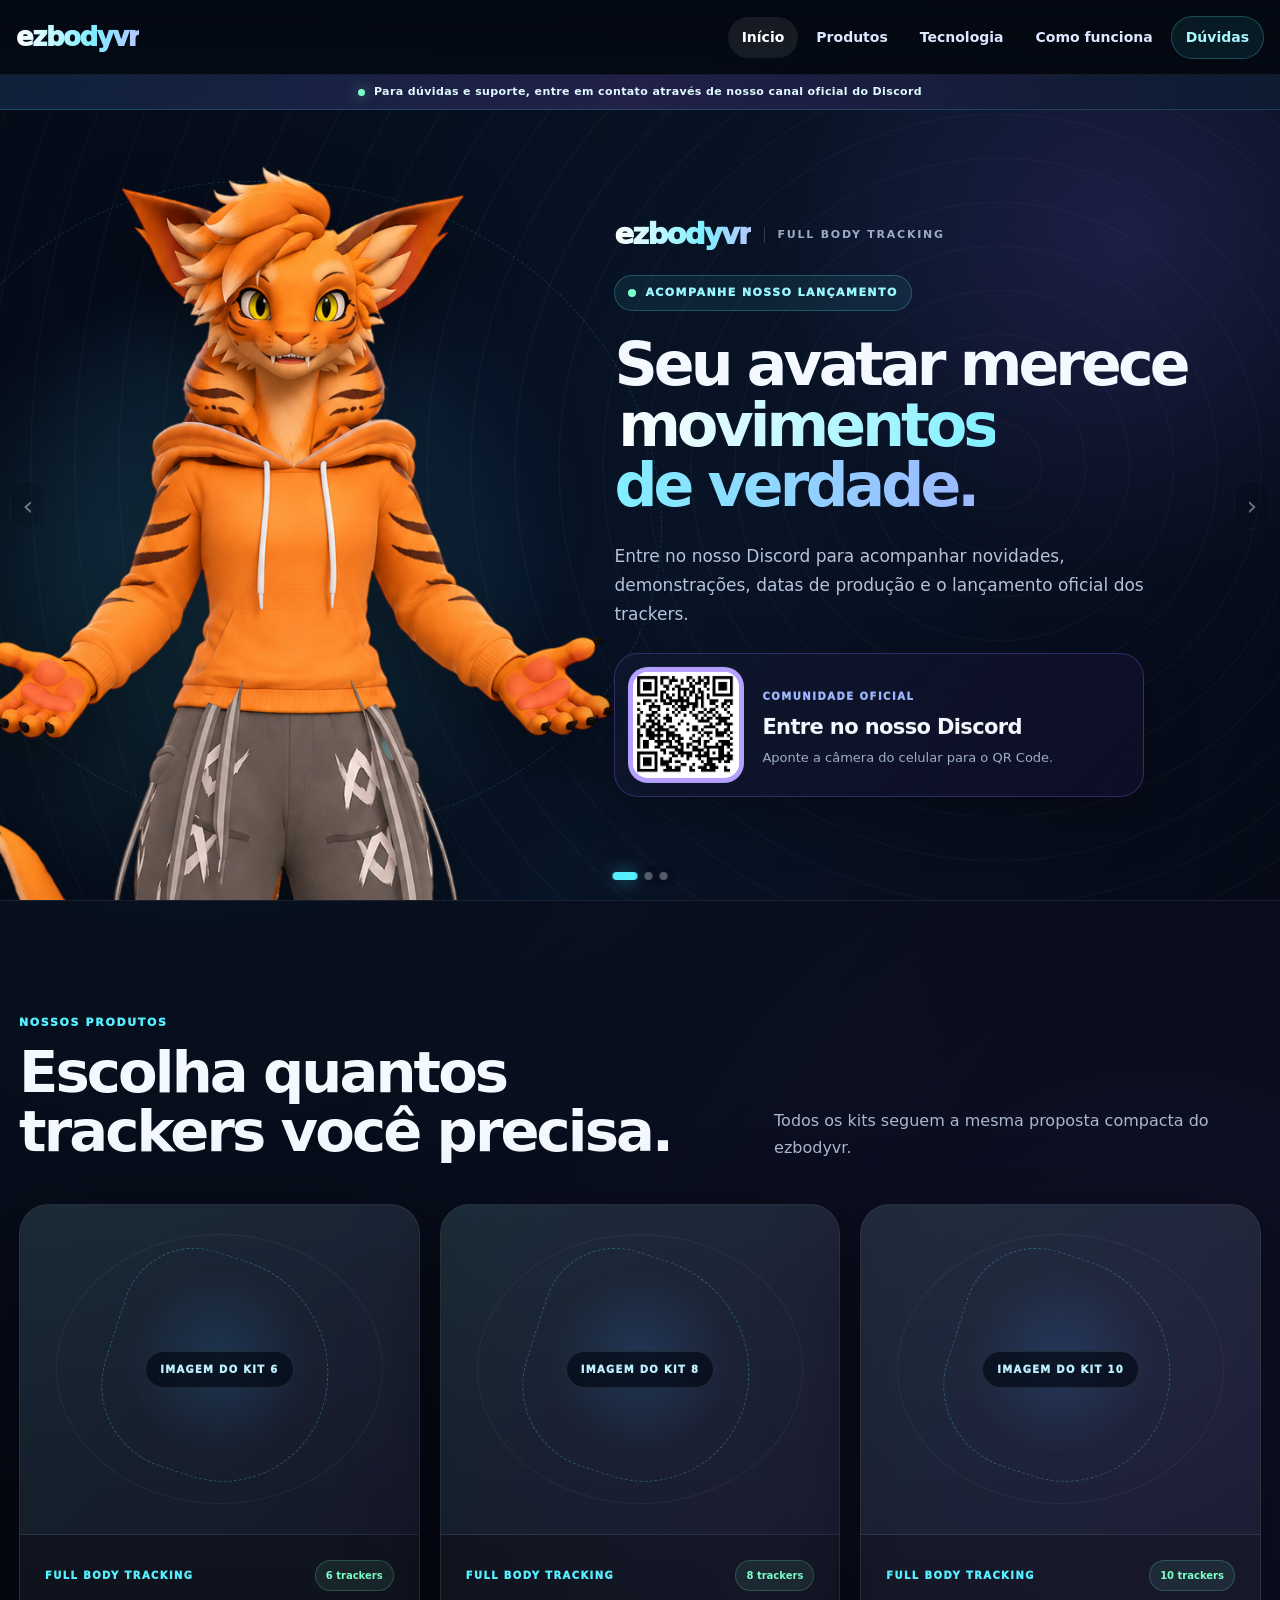
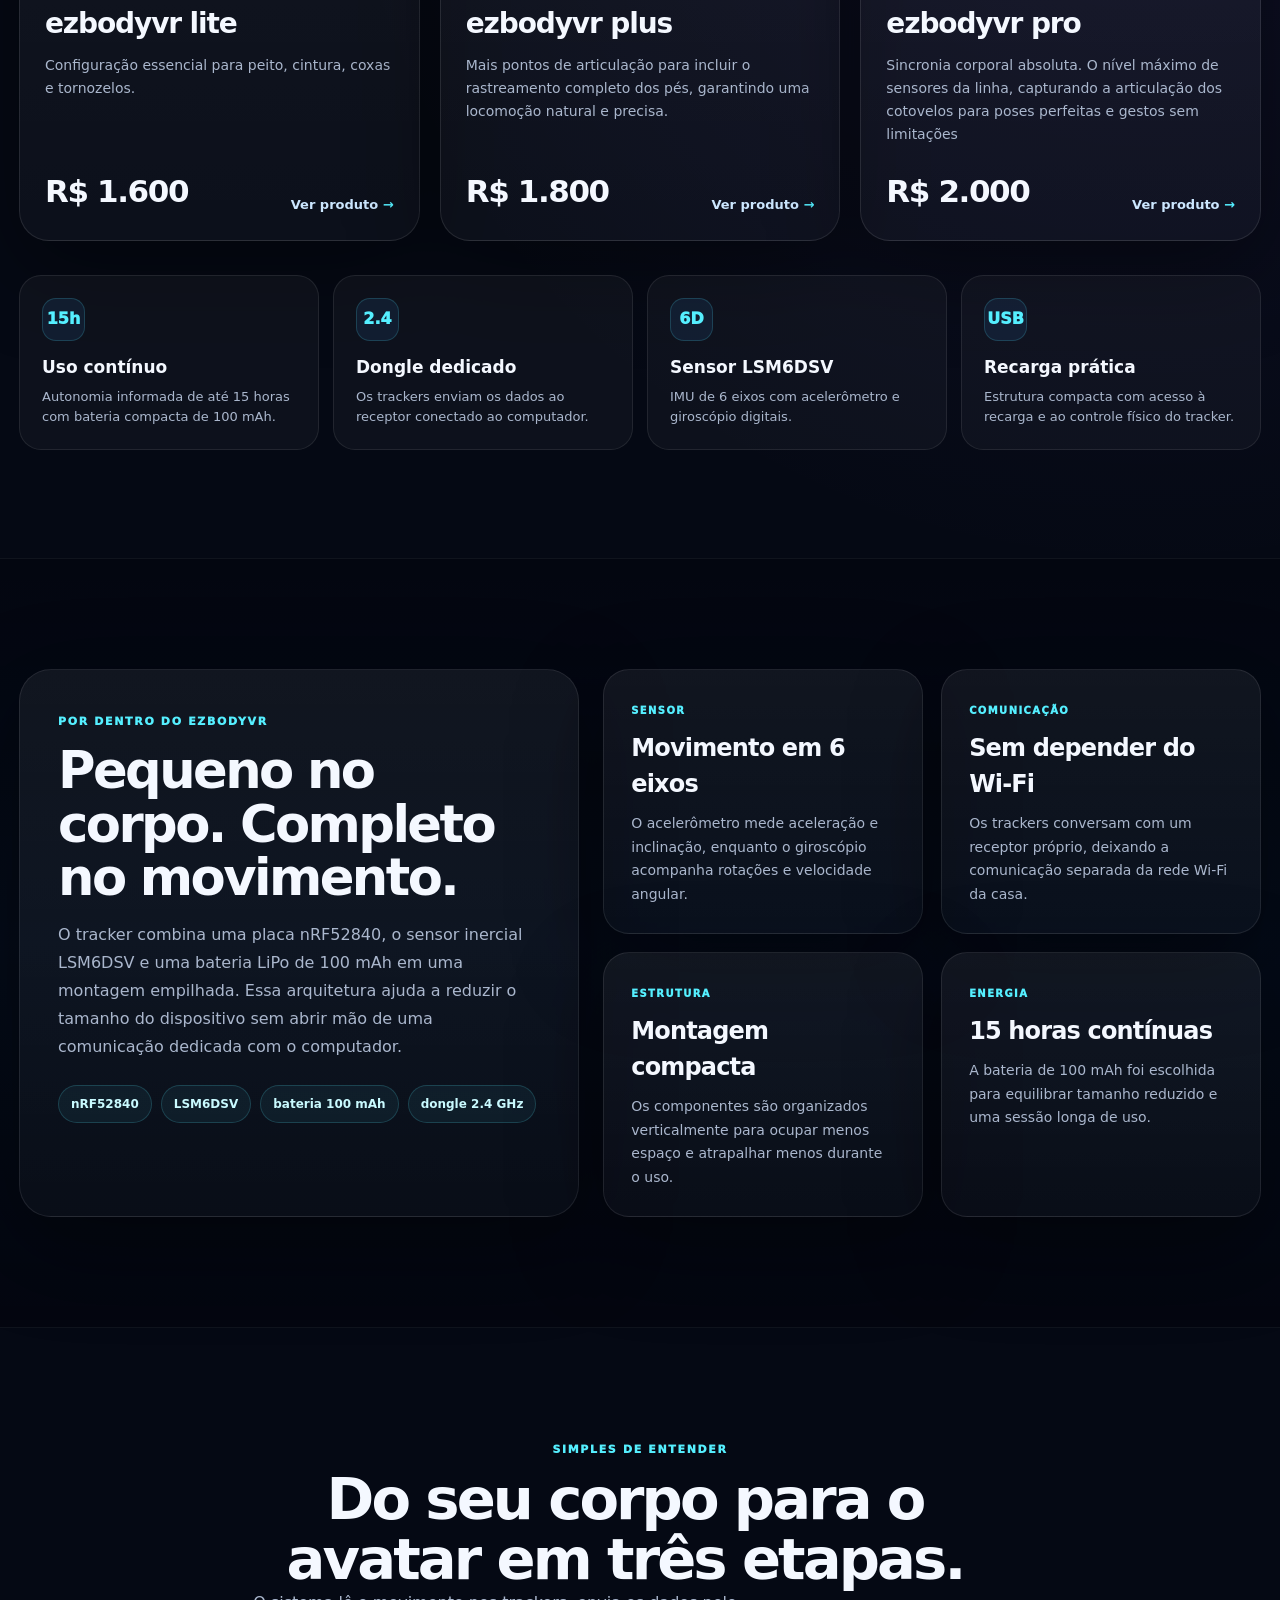
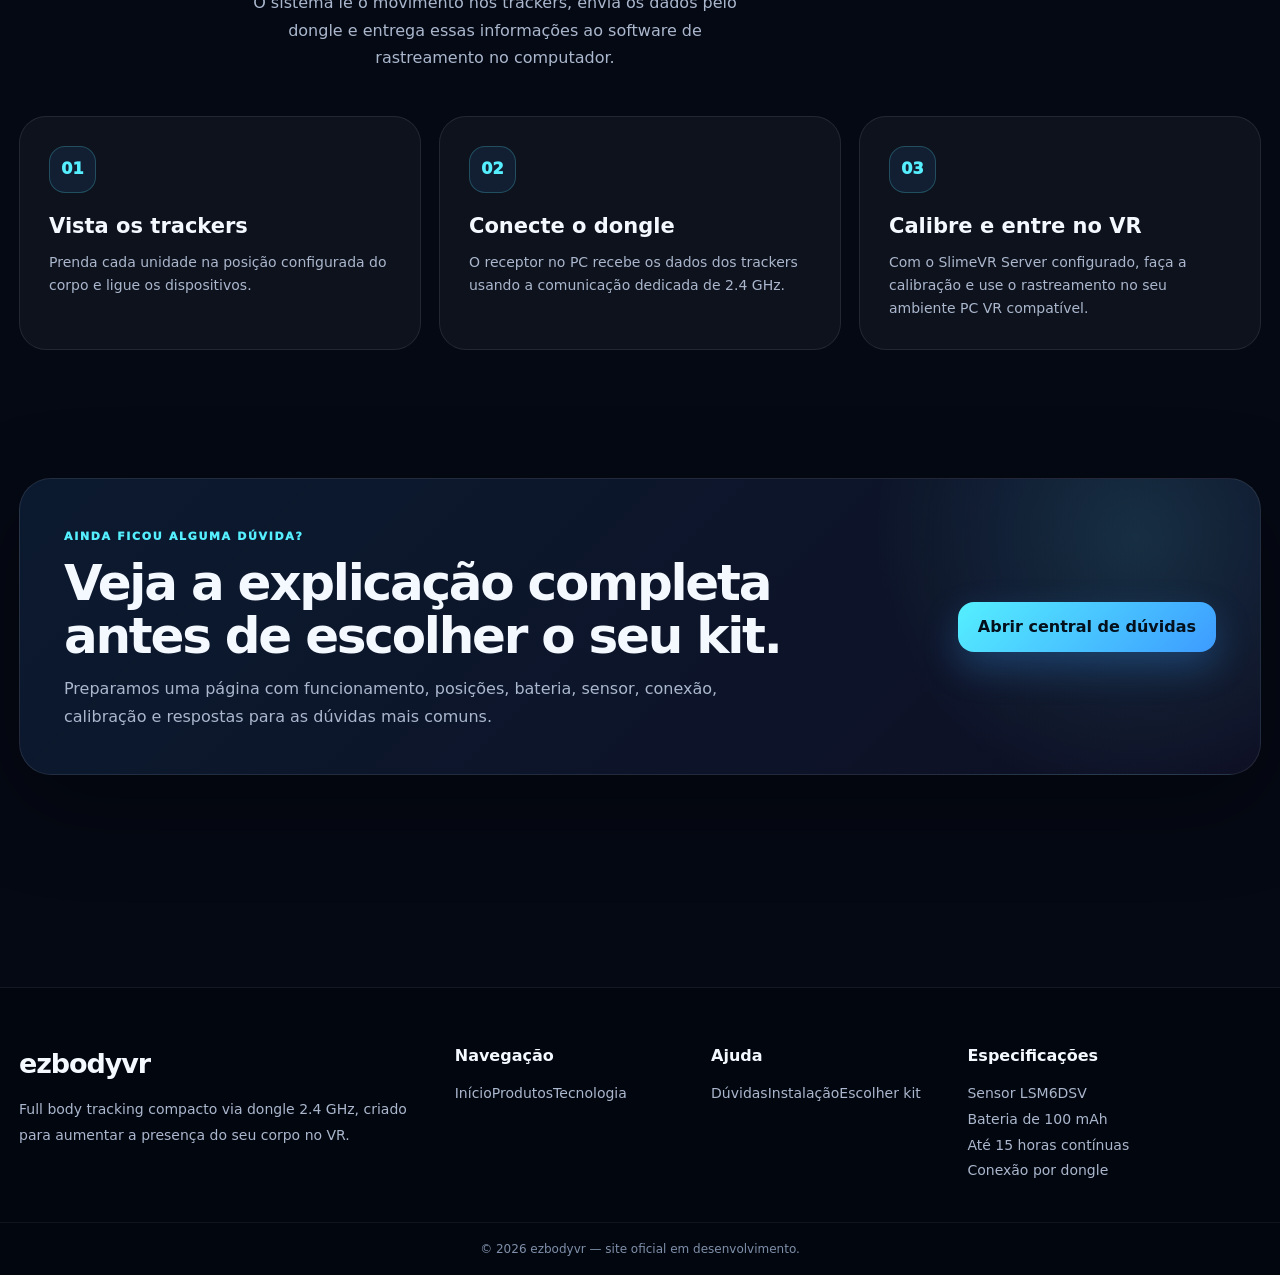
==== commit ad82e499: "Add files via upload" ====
--- a/index.html
+++ b/index.html
@@ -6,7 +6,7 @@
   <meta name="description" content="ezbodyvr: full body tracking compacto, com sensor LSM6DSV, conexão por dongle 2.4 GHz e até 15 horas de uso contínuo.">
   <meta name="theme-color" content="#050914">
   <title>ezbodyvr | Full Body Tracking</title>
-  <link rel="stylesheet" href="styles.css">
+  <link rel="stylesheet" href="styles.css?v=20260611-5">
 </head>
 <body>
   <div class="intro" aria-hidden="true">
@@ -45,6 +45,11 @@
     </div>
   </header>
 
+  <a class="support-strip" href="https://discord.gg/DHS3yNymF" target="_blank" rel="noopener noreferrer" aria-label="Entrar no canal oficial do Discord para dúvidas e suporte">
+    <span aria-hidden="true"></span>
+    <p>Para d&uacute;vidas e suporte, entre em contato atrav&eacute;s de nosso canal oficial do Discord</p>
+  </a>
+
   <main class="hero" id="inicio">
     <div class="hero-shell">
       <div class="hero-slider" data-slider>
@@ -57,7 +62,7 @@
           <div class="hero-copy hero-copy-discord">
             <div class="slide-signature"><strong>ezbodyvr</strong><span>full body tracking</span></div>
             <span class="eyebrow">acompanhe nosso lançamento</span>
-            <h1>Seu avatar merece <span class="gradient-text">movimento de verdade.</span></h1>
+            <h1>Seu avatar merece <span class="gradient-text">movimentos de verdade.</span></h1>
             <p class="hero-description">Entre no nosso Discord para acompanhar novidades, demonstrações, datas de produção e o lançamento oficial dos trackers.</p>
 
             <div class="discord-join-card">
@@ -76,13 +81,13 @@
 
         <article class="hero-slide hero-slide-tracker" data-slide>
           <div class="hero-copy hero-copy-left">
-            <span class="eyebrow">compacto e feito para o VR</span>
-            <h1>Pequeno no corpo. <span class="gradient-text">Presente em cada movimento.</span></h1>
-            <p class="hero-description">Um tracker compacto com sensor LSM6DSV, conexão por dongle 2.4 GHz e autonomia de até 15 horas de uso contínuo.</p>
+            
+            <h1>Pequeno e compacto com <span class="gradient-text">movimentos fluidos e sem atrsasos.</span></h1>
+            <p class="hero-description">Um tracker pequeno com sensor LSM6DSV, conexão por dongle 2.4 GHz e autonomia de no mínimo 15 horas de uso contínuo.</p>
             <div class="hero-specs" aria-label="Principais características">
-              <span><b>LSM6DSV</b> IMU de 6 eixos</span>
+              <span><b>LSM6DSV</b></span>
               <span><b>2.4 GHz</b> conexão por dongle</span>
-              <span><b>15 horas</b> de autonomia</span>
+              <span><b>15 a 20 horas</b> de autonomia</span>
             </div>
           </div>
 
@@ -95,9 +100,9 @@
         <article class="hero-slide hero-slide-brasil" data-slide>
           <div class="hero-copy hero-copy-left">
             <span class="eyebrow">uma nova opção no Brasil</span>
-            <h1>Full body criado para <span class="gradient-text">entrar no seu setup.</span></h1>
-            <p class="hero-description">Uma novidade no Brasil, baseada em uma proposta compacta muito bem avaliada pela comunidade de tracking e adaptada para quem quer comprar e receber suporte por aqui.</p>
-            <a class="hero-store-link" href="#produtos">Conheça nossos produtos <span aria-hidden="true">↓</span></a>
+            <h1><span class="title-nowrap">Esqueça o WI-FI.</span><span class="gradient-text">Conexão via dongle para latência zero.</span></h1>
+            <p class="hero-description">Uma revolução compacta, altamente avaliada pela comunidade de tracking e agora adaptada para o público brasileiro que não abre mão de suporte ágil e envio nacional.</p>
+            <a class="hero-store-link" href="#produtos">Conheça nossos produtos <span aria-hidden="true"></span></a>
           </div>
 
           <div class="hero-media hero-brasil-media" aria-hidden="true">
@@ -122,17 +127,17 @@
     <div class="section-heading reveal">
       <div>
         <span class="kicker">nossos produtos</span>
-        <h2>Escolha quantos pontos o seu corpo precisa.</h2>
-      </div>
-      <p>Todos os kits seguem a mesma proposta compacta do ezbodyvr. Clique no produto para abrir a página individual quando ela estiver disponível.</p>
+        <h2>Escolha quantos trackers você precisa.</h2>
+      </div>
+      <p>Todos os kits seguem a mesma proposta compacta do ezbodyvr.</p>
     </div>
 
     <div class="products-grid">
       <a class="product-card reveal" href="produto-6.html" aria-label="Abrir produto ezbodyvr com 6 trackers">
         <div class="product-placeholder"><span>imagem do kit 6</span></div>
         <div class="product-info">
-          <div class="product-topline"><small>full body tracking</small><span class="product-tag">6 pontos</span></div>
-          <h3>ezbodyvr 6</h3>
+          <div class="product-topline"><small>full body tracking</small><span class="product-tag">6 trackers</span></div>
+          <h3>ezbodyvr lite</h3>
           <p>Configuração essencial para peito, cintura, coxas e tornozelos.</p>
           <div class="product-price"><strong>R$ 1.600</strong><span>Ver produto</span></div>
         </div>
@@ -141,9 +146,9 @@
       <a class="product-card reveal" href="produto-8.html" aria-label="Abrir produto ezbodyvr com 8 trackers">
         <div class="product-placeholder"><span>imagem do kit 8</span></div>
         <div class="product-info">
-          <div class="product-topline"><small>full body tracking</small><span class="product-tag">8 pontos</span></div>
-          <h3>ezbodyvr 8</h3>
-          <p>Mais pontos para enriquecer a leitura e ampliar a expressão corporal.</p>
+          <div class="product-topline"><small>full body tracking</small><span class="product-tag">8 trackers</span></div>
+          <h3>ezbodyvr plus</h3>
+          <p>Mais pontos de articulação para incluir o rastreamento completo dos pés, garantindo uma locomoção natural e precisa.</p>
           <div class="product-price"><strong>R$ 1.800</strong><span>Ver produto</span></div>
         </div>
       </a>
@@ -151,9 +156,9 @@
       <a class="product-card reveal" href="produto-10.html" aria-label="Abrir produto ezbodyvr com 10 trackers">
         <div class="product-placeholder"><span>imagem do kit 10</span></div>
         <div class="product-info">
-          <div class="product-topline"><small>full body tracking</small><span class="product-tag">10 pontos</span></div>
-          <h3>ezbodyvr 10</h3>
-          <p>A configuração mais completa da linha para acompanhar mais partes do corpo.</p>
+          <div class="product-topline"><small>full body tracking</small><span class="product-tag">10 trackers</span></div>
+          <h3>ezbodyvr pro</h3>
+          <p>Sincronia corporal absoluta. O nível máximo de sensores da linha, capturando a articulação dos cotovelos para poses perfeitas e gestos sem limitações</p>
           <div class="product-price"><strong>R$ 2.000</strong><span>Ver produto</span></div>
         </div>
       </a>
--- a/styles.css
+++ b/styles.css
@@ -783,6 +783,8 @@
 
 .product-card {
   position: relative;
+  display: flex;
+  flex-direction: column;
   overflow: hidden;
   border: 1px solid rgba(255, 255, 255, 0.1);
   border-radius: 30px;
@@ -834,6 +836,9 @@
 }
 
 .product-info {
+  flex: 1;
+  display: flex;
+  flex-direction: column;
   padding: 25px;
 }
 
@@ -880,7 +885,8 @@
   align-items: end;
   justify-content: space-between;
   gap: 12px;
-  margin-top: 22px;
+  margin-top: auto;
+  padding-top: 22px;
 }
 
 .product-price strong {
@@ -1631,6 +1637,495 @@
   .footer-grid > div { grid-column: auto !important; }
 }
 
+/* Hero slider */
+:root {
+  --support-strip-height: 36px;
+}
+
+.support-strip {
+  position: relative;
+  z-index: 4;
+  min-height: var(--support-strip-height);
+  display: flex;
+  align-items: center;
+  justify-content: center;
+  gap: 9px;
+  margin-top: 74px;
+  padding: 7px 18px;
+  border-top: 1px solid rgba(85, 239, 255, 0.12);
+  border-bottom: 1px solid rgba(85, 239, 255, 0.18);
+  background: linear-gradient(90deg, rgba(61, 155, 255, 0.12), rgba(138, 103, 255, 0.2), rgba(61, 155, 255, 0.12));
+  color: #dffbff;
+  font-size: 11px;
+  font-weight: 800;
+  letter-spacing: 0.035em;
+  text-align: center;
+  transition: background 0.2s ease, color 0.2s ease;
+}
+
+.support-strip:hover,
+.support-strip:focus-visible {
+  background: linear-gradient(90deg, rgba(61, 155, 255, 0.2), rgba(138, 103, 255, 0.3), rgba(61, 155, 255, 0.2));
+  color: #fff;
+}
+
+.support-strip span {
+  width: 7px;
+  height: 7px;
+  flex: none;
+  border-radius: 50%;
+  background: var(--green);
+  box-shadow: 0 0 13px rgba(125, 255, 200, 0.62);
+}
+
+.hero {
+  min-height: calc(100svh - 74px - var(--support-strip-height));
+  padding-top: 0;
+}
+
+.hero-slider {
+  touch-action: pan-y;
+  user-select: none;
+}
+
+.hero-slide {
+  height: calc(100svh - 74px - var(--support-strip-height));
+  min-height: 620px;
+  max-height: none;
+}
+
+.hero-slide .hero-copy h1 {
+  overflow: visible;
+  padding: 0.08em 0.12em 0.14em;
+  margin-right: -0.12em;
+  margin-left: -0.12em;
+  line-height: 1.01;
+  text-wrap: balance;
+}
+
+.hero-slide .gradient-text {
+  padding-inline: 0.09em;
+  margin-inline: -0.025em;
+  -webkit-box-decoration-break: slice;
+  box-decoration-break: slice;
+}
+
+.title-nowrap {
+  display: block;
+  white-space: nowrap;
+}
+
+.hero-slide-tracker .hero-copy h1,
+.hero-slide-brasil .hero-copy h1 {
+  font-size: clamp(42px, 4.85vw, 72px);
+}
+
+.hero-slide-discord .hero-copy {
+  left: 48%;
+  right: max(6vw, 64px);
+  width: auto;
+  max-width: 730px;
+}
+
+.hero-slide-discord .hero-copy h1 {
+  font-size: clamp(42px, 4.7vw, 72px);
+}
+
+.hero-character-media {
+  left: -12%;
+  width: min(70vw, 1100px);
+  height: 100%;
+}
+
+.hero-character-media img {
+  position: absolute;
+  top: -2%;
+  left: 0;
+  width: 100%;
+  height: auto;
+  max-width: none;
+  object-fit: unset;
+}
+
+.hero-slide-tracker .hero-copy,
+.hero-slide-brasil .hero-copy {
+  width: min(45vw, 670px);
+}
+
+.hero-tracker-media {
+  top: 6%;
+  right: 3%;
+  bottom: 6%;
+  width: min(48vw, 760px);
+}
+
+.hero-tracker-media img {
+  transform: none;
+}
+
+.hero-brasil-media {
+  top: 1%;
+  right: 1%;
+  bottom: 0;
+  width: min(49vw, 780px);
+}
+
+.discord-join-card {
+  width: min(100%, 530px);
+}
+
+.qr-slot {
+  width: 116px;
+  height: 116px;
+}
+
+.slider-arrow {
+  width: 36px;
+  height: 48px;
+  border-color: rgba(255, 255, 255, 0.07);
+  background: rgba(3, 8, 18, 0.14);
+  font-size: 27px;
+  opacity: 0.42;
+}
+
+.slider-arrow:hover,
+.slider-arrow:focus-visible {
+  opacity: 1;
+}
+
+.slider-arrow-prev {
+  left: 10px;
+}
+
+.slider-arrow-next {
+  right: 10px;
+}
+
+.slider-dots {
+  bottom: 14px;
+  padding: 6px 8px;
+  background: rgba(3, 8, 18, 0.18);
+}
+
+@media (max-width: 1080px) and (min-width: 761px) {
+  .hero-slide-discord .hero-copy {
+    left: 44%;
+    right: 6%;
+  }
+
+  .hero-character-media {
+    left: -11%;
+    width: 65vw;
+  }
+
+  .hero-slide-tracker .hero-copy,
+  .hero-slide-brasil .hero-copy {
+    left: 5vw;
+    width: 48vw;
+  }
+}
+
+@media (max-width: 760px) {
+  :root {
+    --support-strip-height: 32px;
+  }
+
+  .support-strip {
+    min-height: var(--support-strip-height);
+    gap: 7px;
+    margin-top: 66px;
+    padding: 6px 12px;
+    font-size: 8px;
+    line-height: 1.35;
+    letter-spacing: 0.025em;
+  }
+
+  .support-strip span {
+    width: 6px;
+    height: 6px;
+  }
+
+  .hero {
+    min-height: 0;
+    padding-top: 0;
+  }
+
+  .hero-slider {
+    height: clamp(520px, 132vw, 570px);
+  }
+
+  .hero-slide {
+    height: 100%;
+    min-height: 0;
+  }
+
+  .hero-slide .hero-copy {
+    top: 20px;
+    bottom: auto;
+    width: auto;
+    max-width: none;
+    transform: none;
+  }
+
+  .hero-slide .hero-copy h1 {
+    margin-top: 10px;
+    margin-right: -0.1em;
+    margin-left: -0.1em;
+    padding: 0.08em 0.1em 0.14em;
+    font-size: clamp(24px, 7vw, 31px);
+    line-height: 1.03;
+    letter-spacing: -0.06em;
+    text-wrap: balance;
+  }
+
+  .hero-slide .hero-description {
+    max-width: none;
+    margin-top: 9px;
+    font-size: clamp(9.5px, 2.65vw, 11.5px);
+    line-height: 1.42;
+  }
+
+  .eyebrow {
+    padding: 6px 8px;
+    font-size: 7px;
+  }
+
+  .hero-slide-discord .hero-copy {
+    top: 18px;
+    left: 47%;
+    right: 12px;
+    text-align: center;
+  }
+
+  .hero-slide-discord .slide-signature,
+  .hero-slide-discord .eyebrow {
+    width: fit-content;
+    margin-right: auto;
+    margin-left: auto;
+  }
+
+  .hero-slide-discord .slide-signature {
+    margin-bottom: 10px;
+  }
+
+  .hero-slide-discord .slide-signature strong {
+    font-size: 17px;
+  }
+
+  .hero-slide-discord .slide-signature span {
+    font-size: 6px;
+  }
+
+  .hero-character-media {
+    top: 0;
+    left: -44%;
+    bottom: auto;
+    width: 90%;
+    height: 100%;
+  }
+
+  .hero-character-media img {
+    top: 0;
+    left: 27%;
+    width: 84%;
+    height: auto;
+  }
+
+  .discord-join-card {
+    display: block;
+    width: 100%;
+    margin-top: 14px;
+    padding: 0;
+    border: 0;
+    background: transparent;
+    box-shadow: none;
+    backdrop-filter: none;
+  }
+
+  .qr-slot {
+    width: clamp(90px, 27vw, 112px);
+    height: clamp(90px, 27vw, 112px);
+    margin: 0 auto;
+    border-width: 4px;
+    border-radius: 15px;
+  }
+
+  .discord-join-copy {
+    margin-top: 7px;
+    text-align: center;
+  }
+
+  .discord-join-copy small {
+    font-size: 5.5px;
+  }
+
+  .discord-join-copy strong {
+    margin-top: 2px;
+    font-size: 9px;
+  }
+
+  .discord-join-copy span {
+    display: none;
+  }
+
+  .hero-slide-tracker .hero-copy {
+    top: 38px;
+    left: 18px;
+    right: 18px;
+    text-align: center;
+  }
+
+  .hero-slide-tracker .hero-copy h1 {
+    max-width: 360px;
+    margin-right: auto;
+    margin-left: auto;
+    font-size: clamp(28px, 7.8vw, 34px);
+  }
+
+  .hero-slide-tracker .hero-description {
+    max-width: 320px;
+    margin-right: auto;
+    margin-left: auto;
+    font-size: clamp(10px, 2.8vw, 12px);
+  }
+
+  .hero-slide-tracker .hero-specs {
+    display: flex;
+    justify-content: center;
+    gap: 4px;
+    margin-top: 12px;
+  }
+
+  .hero-slide-tracker .hero-specs span {
+    max-width: 100%;
+    padding: 5px 6px;
+    font-size: 7px;
+    line-height: 1.25;
+  }
+
+  .hero-tracker-media {
+    top: 235px;
+    right: 15%;
+    bottom: auto;
+    width: 70%;
+    height: 280px;
+  }
+
+  .hero-tracker-media img {
+    position: absolute;
+    top: 0;
+    right: 0;
+    width: 100%;
+    height: auto;
+    max-width: none;
+  }
+
+  .hero-slide-brasil .hero-copy {
+    top: 22px;
+    left: 24px;
+    right: 24px;
+    text-align: center;
+  }
+
+  .hero-slide-brasil .hero-description {
+    max-width: 330px;
+    margin-right: auto;
+    margin-left: auto;
+  }
+
+  .hero-slide-brasil .hero-store-link {
+    justify-content: center;
+    margin-top: 10px;
+    padding: 7px 9px;
+    font-size: 8px;
+  }
+
+  .hero-brasil-media {
+    top: 265px;
+    right: auto;
+    bottom: auto;
+    left: 4%;
+    width: 92%;
+    height: 305px;
+  }
+
+  .hero-brasil-media img {
+    position: absolute;
+    top: 0;
+    left: 0;
+    width: 100%;
+    height: auto;
+    max-width: none;
+    object-fit: unset;
+  }
+
+  .slider-arrow {
+    width: 28px;
+    height: 40px;
+    border-radius: 10px;
+    font-size: 21px;
+    opacity: 0.3;
+  }
+
+  .slider-arrow-prev {
+    left: 4px;
+  }
+
+  .slider-arrow-next {
+    right: 4px;
+  }
+
+  .slider-dots {
+    bottom: 8px;
+    gap: 6px;
+    padding: 5px 7px;
+  }
+
+  .slider-dot {
+    width: 6px;
+    height: 6px;
+  }
+
+  .slider-dot.active {
+    width: 20px;
+  }
+}
+
+@media (max-width: 390px) {
+  .hero-slide-discord .hero-copy {
+    left: 46%;
+    right: 9px;
+  }
+
+  .hero-slide-tracker .hero-copy {
+    left: 14px;
+    right: 14px;
+  }
+
+  .hero-slide .hero-copy h1 {
+    font-size: clamp(22px, 6.8vw, 27px);
+  }
+
+  .hero-slide .hero-description {
+    font-size: 9px;
+  }
+
+  .hero-character-media {
+    left: -45%;
+    width: 91%;
+  }
+
+  .hero-tracker-media {
+    right: 14%;
+    width: 72%;
+  }
+
+  .hero-brasil-media {
+    left: 2%;
+    width: 96%;
+  }
+}
+
 @media (prefers-reduced-motion: reduce) {
   *, *::before, *::after {
     scroll-behavior: auto !important;
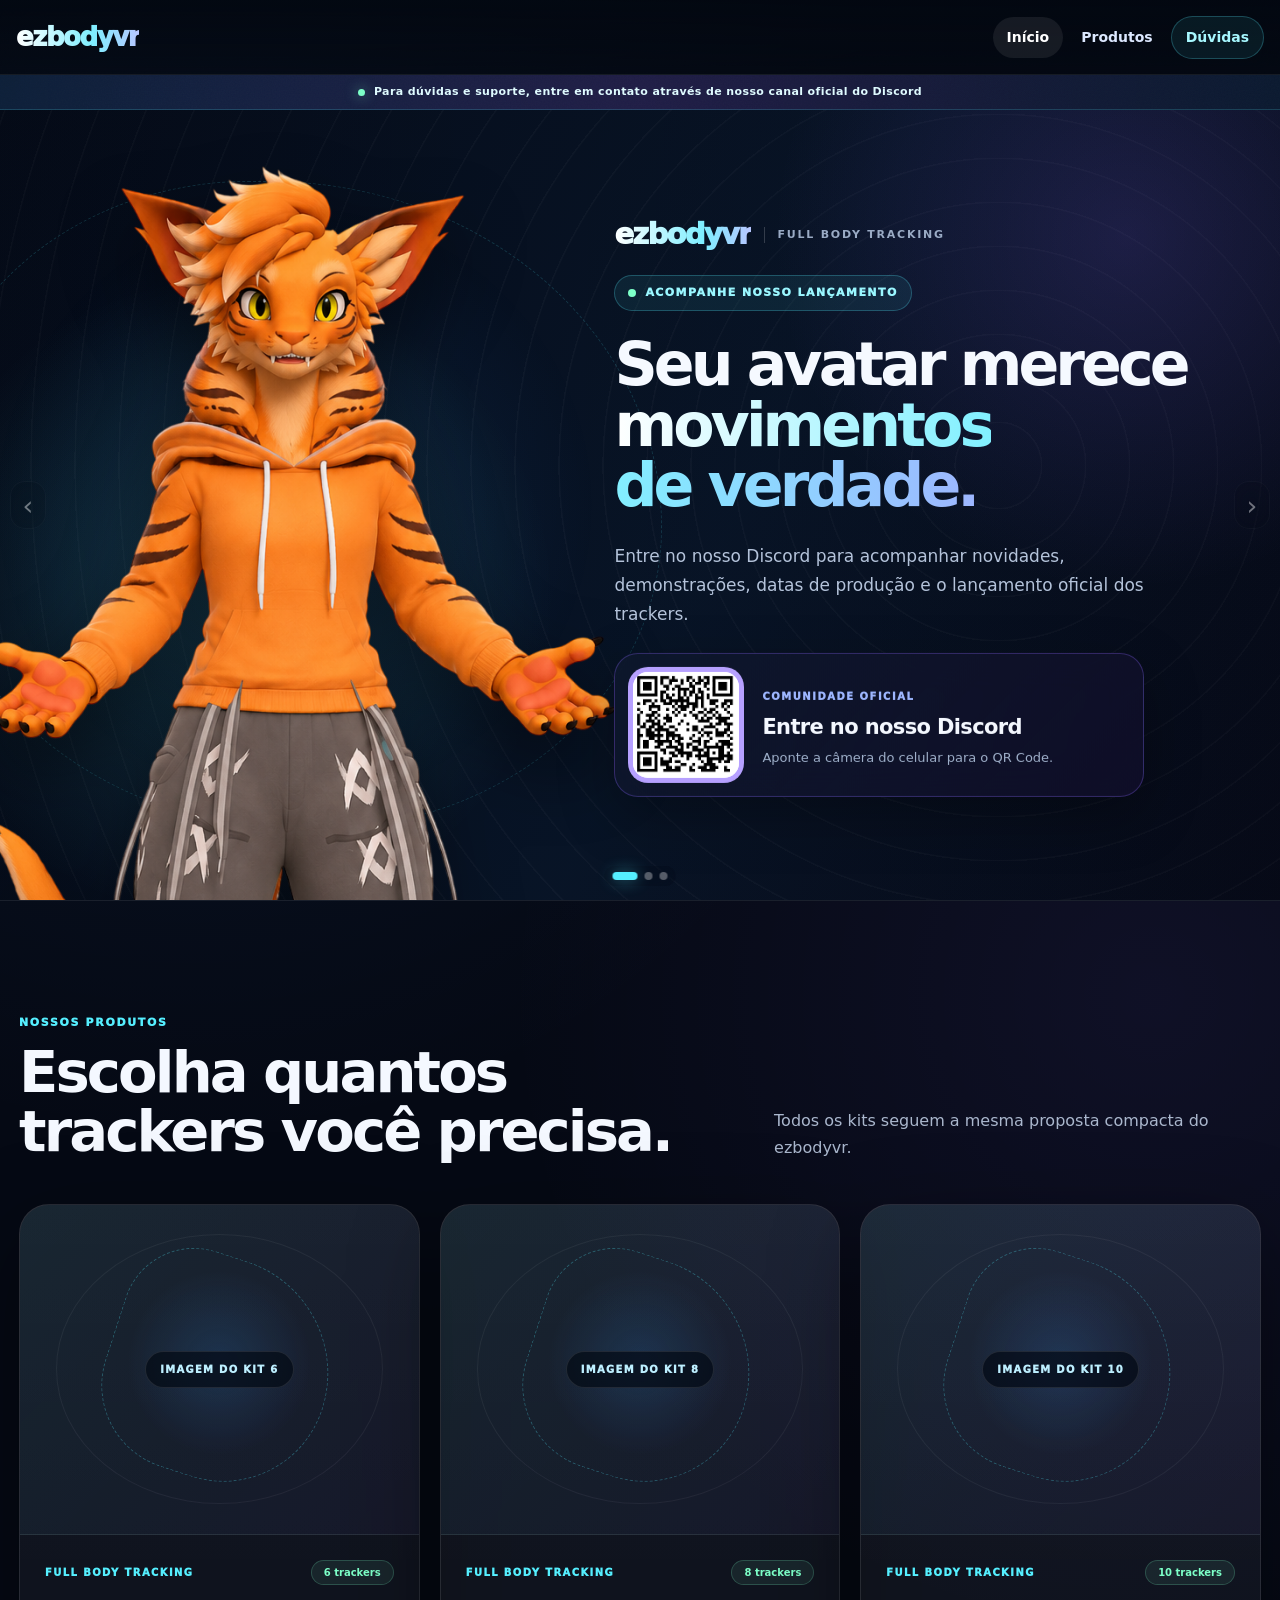
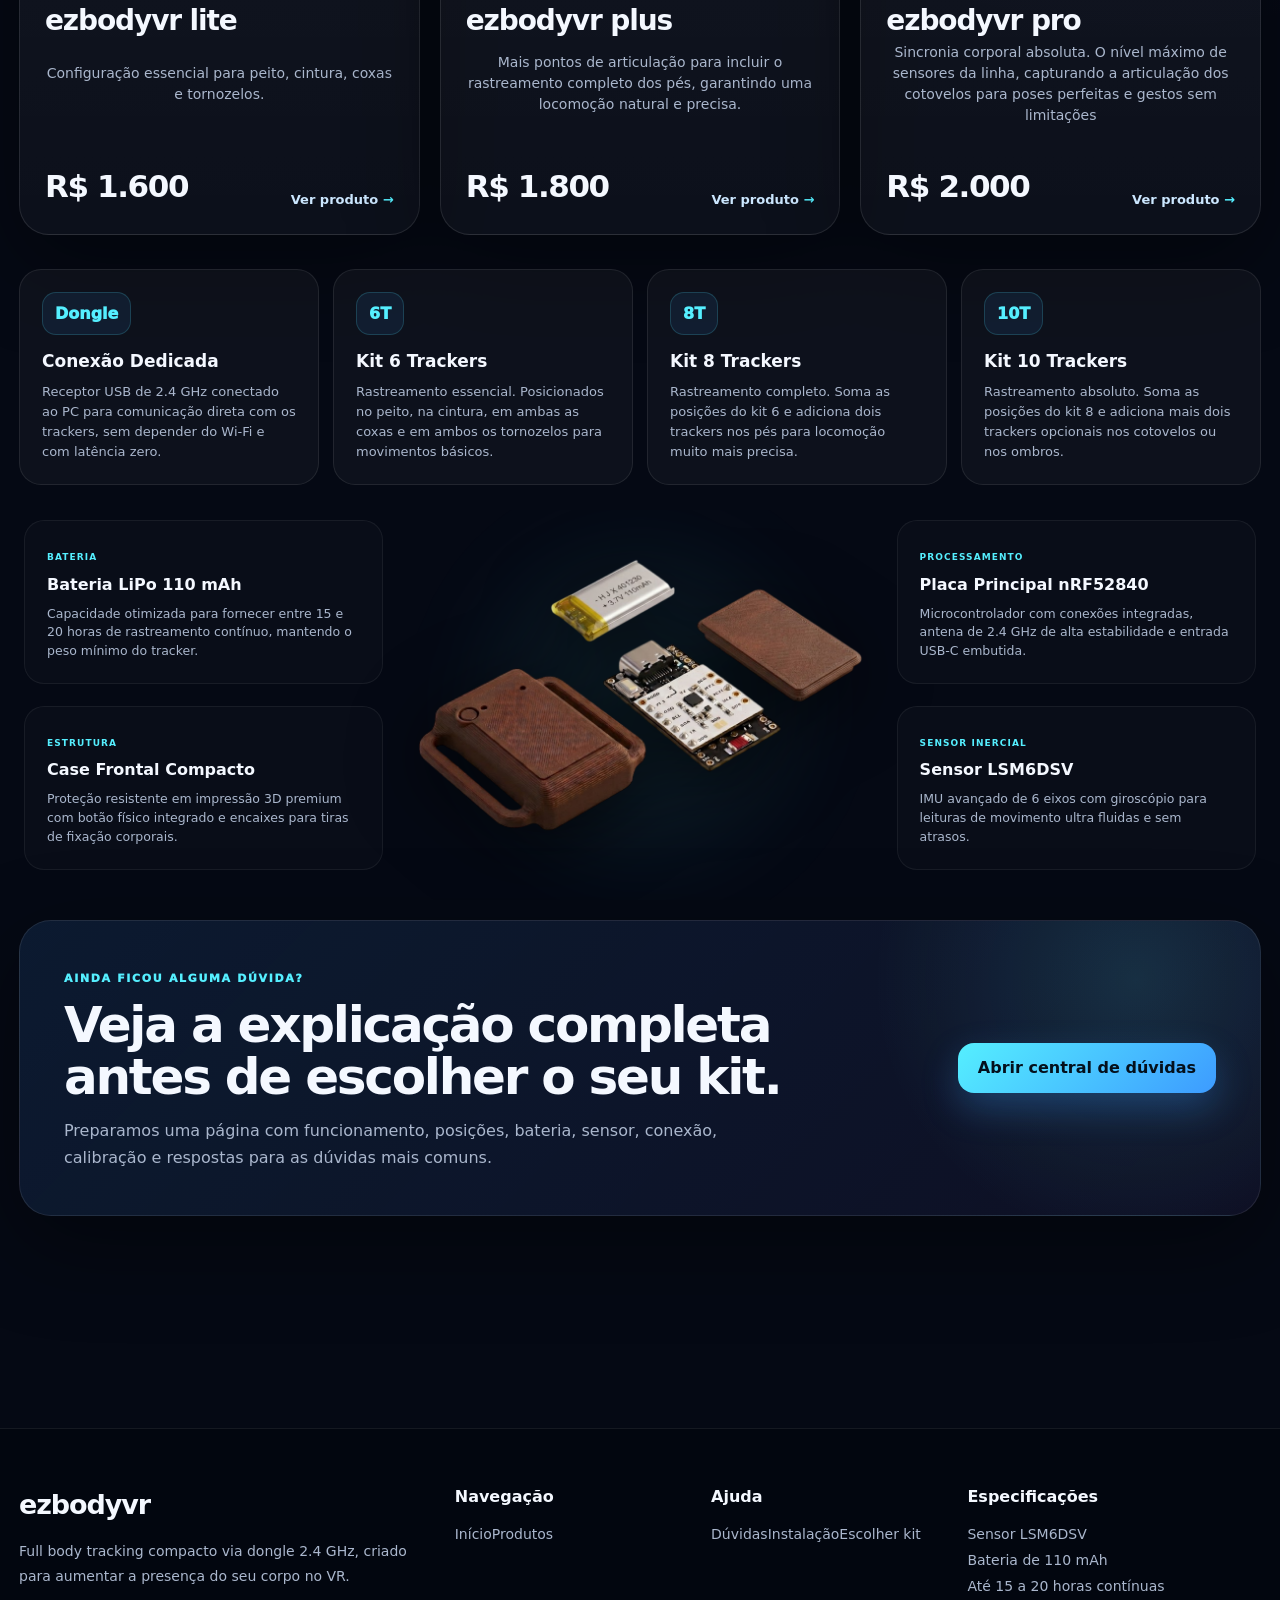
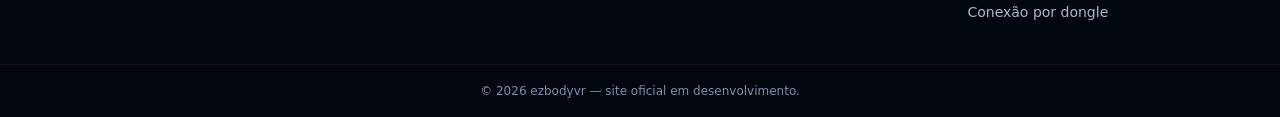
==== commit 7ef5509d: "Add files via upload" ====
--- a/index.html
+++ b/index.html
@@ -1,235 +1,260 @@
-<!DOCTYPE html>
-<html lang="pt-BR">
-<head>
-  <meta charset="UTF-8">
-  <meta name="viewport" content="width=device-width, initial-scale=1.0">
-  <meta name="description" content="ezbodyvr: full body tracking compacto, com sensor LSM6DSV, conexão por dongle 2.4 GHz e até 15 horas de uso contínuo.">
-  <meta name="theme-color" content="#050914">
-  <title>ezbodyvr | Full Body Tracking</title>
-  <link rel="stylesheet" href="styles.css?v=20260611-5">
-</head>
-<body>
-  <div class="intro" aria-hidden="true">
-    <div class="intro-logo">ezbodyvr<span>full body tracking</span></div>
-  </div>
-  <div class="noise" aria-hidden="true"></div>
-
-  <div class="mobile-overlay" data-mobile-overlay></div>
-  <aside class="mobile-menu" data-mobile-menu aria-label="Menu para celular">
-    <div class="mobile-menu-top">
-      <a class="brand" href="index.html">ezbodyvr</a>
-      <button class="mobile-close" data-menu-close aria-label="Fechar menu">×</button>
-    </div>
-    <nav class="mobile-links">
-      <a href="#inicio">Início</a>
-      <a href="#produtos">Produtos</a>
-      <a href="#tecnologia">Tecnologia</a>
-      <a href="#como-funciona">Como funciona</a>
-      <a href="duvidas.html">Dúvidas</a>
-    </nav>
-  </aside>
-
-  <header class="site-header">
-    <div class="navbar">
-      <button class="menu-button" data-menu-open aria-label="Abrir menu" aria-expanded="false">
-        <span></span><span></span><span></span>
-      </button>
-      <a class="brand" href="#inicio">ezbodyvr</a>
-      <nav class="nav-links" aria-label="Navegação principal">
-        <a class="active" href="#inicio">Início</a>
-        <a href="#produtos">Produtos</a>
-        <a href="#tecnologia">Tecnologia</a>
-        <a href="#como-funciona">Como funciona</a>
-        <a class="nav-cta" href="duvidas.html">Dúvidas</a>
-      </nav>
-    </div>
-  </header>
-
-  <a class="support-strip" href="https://discord.gg/DHS3yNymF" target="_blank" rel="noopener noreferrer" aria-label="Entrar no canal oficial do Discord para dúvidas e suporte">
-    <span aria-hidden="true"></span>
-    <p>Para d&uacute;vidas e suporte, entre em contato atrav&eacute;s de nosso canal oficial do Discord</p>
-  </a>
-
-  <main class="hero" id="inicio">
-    <div class="hero-shell">
-      <div class="hero-slider" data-slider>
-        <article class="hero-slide hero-slide-discord active" data-slide>
-          <div class="hero-media hero-character-media" aria-hidden="true">
-            <img src="img1.png" alt="" onload="this.parentElement.classList.add('has-image')" onerror="this.style.display='none'">
-            <span class="media-fallback">adicione <b>img1.png</b></span>
-          </div>
-
-          <div class="hero-copy hero-copy-discord">
-            <div class="slide-signature"><strong>ezbodyvr</strong><span>full body tracking</span></div>
-            <span class="eyebrow">acompanhe nosso lançamento</span>
-            <h1>Seu avatar merece <span class="gradient-text">movimentos de verdade.</span></h1>
-            <p class="hero-description">Entre no nosso Discord para acompanhar novidades, demonstrações, datas de produção e o lançamento oficial dos trackers.</p>
-
-            <div class="discord-join-card">
-              <div class="qr-slot" aria-label="QR Code do Discord">
-                <img src="qrcode.png" alt="QR Code para entrar no Discord do ezbodyvr" onload="this.parentElement.classList.add('has-image')" onerror="this.style.display='none'">
-                <span class="qr-fallback">qrcode.png</span>
-              </div>
-              <div class="discord-join-copy">
-                <small>comunidade oficial</small>
-                <strong>Entre no nosso Discord</strong>
-                <span>Aponte a câmera do celular para o QR Code.</span>
-              </div>
-            </div>
-          </div>
-        </article>
-
-        <article class="hero-slide hero-slide-tracker" data-slide>
-          <div class="hero-copy hero-copy-left">
-            
-            <h1>Pequeno e compacto com <span class="gradient-text">movimentos fluidos e sem atrsasos.</span></h1>
-            <p class="hero-description">Um tracker pequeno com sensor LSM6DSV, conexão por dongle 2.4 GHz e autonomia de no mínimo 15 horas de uso contínuo.</p>
-            <div class="hero-specs" aria-label="Principais características">
-              <span><b>LSM6DSV</b></span>
-              <span><b>2.4 GHz</b> conexão por dongle</span>
-              <span><b>15 a 20 horas</b> de autonomia</span>
-            </div>
-          </div>
-
-          <div class="hero-media hero-tracker-media" aria-hidden="true">
-            <img src="trackin.png" alt="" onload="this.parentElement.classList.add('has-image')" onerror="this.style.display='none'">
-            <span class="media-fallback">adicione <b>trackin.png</b></span>
-          </div>
-        </article>
-
-        <article class="hero-slide hero-slide-brasil" data-slide>
-          <div class="hero-copy hero-copy-left">
-            <span class="eyebrow">uma nova opção no Brasil</span>
-            <h1><span class="title-nowrap">Esqueça o WI-FI.</span><span class="gradient-text">Conexão via dongle para latência zero.</span></h1>
-            <p class="hero-description">Uma revolução compacta, altamente avaliada pela comunidade de tracking e agora adaptada para o público brasileiro que não abre mão de suporte ágil e envio nacional.</p>
-            <a class="hero-store-link" href="#produtos">Conheça nossos produtos <span aria-hidden="true"></span></a>
-          </div>
-
-          <div class="hero-media hero-brasil-media" aria-hidden="true">
-            <img src="img2.png" alt="" onload="this.parentElement.classList.add('has-image')" onerror="this.style.display='none'">
-            <span class="media-fallback">adicione <b>img2.png</b></span>
-          </div>
-        </article>
-
-        <div class="slider-controls" aria-label="Controles dos destaques">
-          <button class="slider-arrow slider-arrow-prev" data-slide-prev aria-label="Destaque anterior">‹</button>
-          <button class="slider-arrow slider-arrow-next" data-slide-next aria-label="Próximo destaque">›</button>
-          <div class="slider-dots">
-            <button class="slider-dot active" data-slide-dot aria-label="Abrir destaque 1"></button>
-            <button class="slider-dot" data-slide-dot aria-label="Abrir destaque 2"></button>
-            <button class="slider-dot" data-slide-dot aria-label="Abrir destaque 3"></button>
-          </div>
-        </div>
-      </div>
-    </div>
-  </main>
-  <section class="section" id="produtos">
-    <div class="section-heading reveal">
-      <div>
-        <span class="kicker">nossos produtos</span>
-        <h2>Escolha quantos trackers você precisa.</h2>
-      </div>
-      <p>Todos os kits seguem a mesma proposta compacta do ezbodyvr.</p>
-    </div>
-
-    <div class="products-grid">
-      <a class="product-card reveal" href="produto-6.html" aria-label="Abrir produto ezbodyvr com 6 trackers">
-        <div class="product-placeholder"><span>imagem do kit 6</span></div>
-        <div class="product-info">
-          <div class="product-topline"><small>full body tracking</small><span class="product-tag">6 trackers</span></div>
-          <h3>ezbodyvr lite</h3>
-          <p>Configuração essencial para peito, cintura, coxas e tornozelos.</p>
-          <div class="product-price"><strong>R$ 1.600</strong><span>Ver produto</span></div>
-        </div>
-      </a>
-
-      <a class="product-card reveal" href="produto-8.html" aria-label="Abrir produto ezbodyvr com 8 trackers">
-        <div class="product-placeholder"><span>imagem do kit 8</span></div>
-        <div class="product-info">
-          <div class="product-topline"><small>full body tracking</small><span class="product-tag">8 trackers</span></div>
-          <h3>ezbodyvr plus</h3>
-          <p>Mais pontos de articulação para incluir o rastreamento completo dos pés, garantindo uma locomoção natural e precisa.</p>
-          <div class="product-price"><strong>R$ 1.800</strong><span>Ver produto</span></div>
-        </div>
-      </a>
-
-      <a class="product-card reveal" href="produto-10.html" aria-label="Abrir produto ezbodyvr com 10 trackers">
-        <div class="product-placeholder"><span>imagem do kit 10</span></div>
-        <div class="product-info">
-          <div class="product-topline"><small>full body tracking</small><span class="product-tag">10 trackers</span></div>
-          <h3>ezbodyvr pro</h3>
-          <p>Sincronia corporal absoluta. O nível máximo de sensores da linha, capturando a articulação dos cotovelos para poses perfeitas e gestos sem limitações</p>
-          <div class="product-price"><strong>R$ 2.000</strong><span>Ver produto</span></div>
-        </div>
-      </a>
-    </div>
-
-    <div class="trust-strip reveal">
-      <article class="trust-item"><div class="trust-icon">15h</div><h3>Uso contínuo</h3><p>Autonomia informada de até 15 horas com bateria compacta de 100 mAh.</p></article>
-      <article class="trust-item"><div class="trust-icon">2.4</div><h3>Dongle dedicado</h3><p>Os trackers enviam os dados ao receptor conectado ao computador.</p></article>
-      <article class="trust-item"><div class="trust-icon">6D</div><h3>Sensor LSM6DSV</h3><p>IMU de 6 eixos com acelerômetro e giroscópio digitais.</p></article>
-      <article class="trust-item"><div class="trust-icon">USB</div><h3>Recarga prática</h3><p>Estrutura compacta com acesso à recarga e ao controle físico do tracker.</p></article>
-    </div>
-  </section>
-
-  <section class="tech-section" id="tecnologia">
-    <div class="tech-layout">
-      <article class="tech-intro reveal">
-        <span class="kicker">por dentro do ezbodyvr</span>
-        <h2>Pequeno no corpo. Completo no movimento.</h2>
-        <p>O tracker combina uma placa nRF52840, o sensor inercial LSM6DSV e uma bateria LiPo de 100 mAh em uma montagem empilhada. Essa arquitetura ajuda a reduzir o tamanho do dispositivo sem abrir mão de uma comunicação dedicada com o computador.</p>
-        <div class="tech-badge-row">
-          <span class="tech-badge">nRF52840</span>
-          <span class="tech-badge">LSM6DSV</span>
-          <span class="tech-badge">bateria 100 mAh</span>
-          <span class="tech-badge">dongle 2.4 GHz</span>
-        </div>
-      </article>
-
-      <div class="tech-grid">
-        <article class="reveal"><small>sensor</small><h3>Movimento em 6 eixos</h3><p>O acelerômetro mede aceleração e inclinação, enquanto o giroscópio acompanha rotações e velocidade angular.</p></article>
-        <article class="reveal"><small>comunicação</small><h3>Sem depender do Wi‑Fi</h3><p>Os trackers conversam com um receptor próprio, deixando a comunicação separada da rede Wi‑Fi da casa.</p></article>
-        <article class="reveal"><small>estrutura</small><h3>Montagem compacta</h3><p>Os componentes são organizados verticalmente para ocupar menos espaço e atrapalhar menos durante o uso.</p></article>
-        <article class="reveal"><small>energia</small><h3>15 horas contínuas</h3><p>A bateria de 100 mAh foi escolhida para equilibrar tamanho reduzido e uma sessão longa de uso.</p></article>
-      </div>
-    </div>
-  </section>
-
-  <section class="section" id="como-funciona">
-    <div class="section-heading center reveal">
-      <span class="kicker">simples de entender</span>
-      <h2>Do seu corpo para o avatar em três etapas.</h2>
-      <p>O sistema lê o movimento nos trackers, envia os dados pelo dongle e entrega essas informações ao software de rastreamento no computador.</p>
-    </div>
-
-    <div class="steps">
-      <article class="step-card reveal"><div class="step-number">01</div><h3>Vista os trackers</h3><p>Prenda cada unidade na posição configurada do corpo e ligue os dispositivos.</p></article>
-      <article class="step-card reveal"><div class="step-number">02</div><h3>Conecte o dongle</h3><p>O receptor no PC recebe os dados dos trackers usando a comunicação dedicada de 2.4 GHz.</p></article>
-      <article class="step-card reveal"><div class="step-number">03</div><h3>Calibre e entre no VR</h3><p>Com o SlimeVR Server configurado, faça a calibração e use o rastreamento no seu ambiente PC VR compatível.</p></article>
-    </div>
-  </section>
-
-  <section class="section lower-cta reveal">
-    <div class="cta-card">
-      <div>
-        <span class="kicker">ainda ficou alguma dúvida?</span>
-        <h2>Veja a explicação completa antes de escolher o seu kit.</h2>
-        <p>Preparamos uma página com funcionamento, posições, bateria, sensor, conexão, calibração e respostas para as dúvidas mais comuns.</p>
-      </div>
-      <a class="primary-button" href="duvidas.html">Abrir central de dúvidas</a>
-    </div>
-  </section>
-
-  <footer class="site-footer">
-    <div class="footer-grid">
-      <div><h3>ezbodyvr</h3><p>Full body tracking compacto via dongle 2.4 GHz, criado para aumentar a presença do seu corpo no VR.</p></div>
-      <div><h4>Navegação</h4><a href="#inicio">Início</a><a href="#produtos">Produtos</a><a href="#tecnologia">Tecnologia</a></div>
-      <div><h4>Ajuda</h4><a href="duvidas.html">Dúvidas</a><a href="duvidas.html#instalacao">Instalação</a><a href="duvidas.html#kits">Escolher kit</a></div>
-      <div><h4>Especificações</h4><p>Sensor LSM6DSV</p><p>Bateria de 100 mAh</p><p>Até 15 horas contínuas</p><p>Conexão por dongle</p></div>
-    </div>
-    <div class="footer-copy">© 2026 ezbodyvr — site oficial em desenvolvimento.</div>
-  </footer>
-
-  <script src="script.js"></script>
-</body>
-</html>
+<!DOCTYPE html>
+<html lang="pt-BR">
+<head>
+  <meta charset="UTF-8">
+  <meta name="viewport" content="width=device-width, initial-scale=1.0">
+  <meta name="description" content="ezbodyvr: full body tracking compacto, com sensor LSM6DSV, conexão por dongle 2.4 GHz e até 15 a 20 horas de uso contínuo.">
+  <meta name="theme-color" content="#050914">
+  <title>ezbodyvr | Full Body Tracking</title>
+  <link rel="stylesheet" href="styles.css?v=20260611-7">
+  <script>
+    // Remove a tela de carregamento se já foi exibida na sessão
+    if (sessionStorage.getItem('introPlayed')) {
+      document.documentElement.classList.add('skip-intro');
+    }
+  </script>
+</head>
+<body>
+  <div class="intro" aria-hidden="true">
+    <div class="intro-logo">ezbodyvr<span>full body tracking</span></div>
+  </div>
+  <div class="noise" aria-hidden="true"></div>
+
+  <div class="mobile-overlay" data-mobile-overlay></div>
+  <aside class="mobile-menu" data-mobile-menu aria-label="Menu para celular">
+    <div class="mobile-menu-top">
+      <a class="brand" href="index.html">ezbodyvr</a>
+      <button class="mobile-close" data-menu-close aria-label="Fechar menu">×</button>
+    </div>
+    <nav class="mobile-links">
+      <a href="#inicio">Início</a>
+      <a href="#produtos">Produtos</a>
+      <a href="duvidas.html">Dúvidas</a>
+    </nav>
+  </aside>
+
+  <header class="site-header">
+    <div class="navbar">
+      <button class="menu-button" data-menu-open aria-label="Abrir menu" aria-expanded="false">
+        <span></span><span></span><span></span>
+      </button>
+      <a class="brand" href="#inicio">ezbodyvr</a>
+      <nav class="nav-links" aria-label="Navegação principal">
+        <a class="active" href="#inicio">Início</a>
+        <a href="#produtos">Produtos</a>
+        <a class="nav-cta" href="duvidas.html">Dúvidas</a>
+      </nav>
+    </div>
+  </header>
+
+  <a class="support-strip" href="https://discord.gg/DHS3yNymF" target="_blank" rel="noopener noreferrer" aria-label="Entrar no canal oficial do Discord para dúvidas e suporte">
+    <span aria-hidden="true"></span>
+    <p>Para d&uacute;vidas e suporte, entre em contato atrav&eacute;s de nosso canal oficial do Discord</p>
+  </a>
+
+  <main class="hero" id="inicio">
+    <div class="hero-shell">
+      <div class="hero-slider" data-slider>
+        <article class="hero-slide hero-slide-discord active" data-slide>
+          <div class="hero-media hero-character-media" aria-hidden="true">
+            <img src="img1.png" alt="" onload="this.parentElement.classList.add('has-image')" onerror="this.style.display='none'">
+            <span class="media-fallback">adicione <b>img1.png</b></span>
+          </div>
+
+          <div class="hero-copy hero-copy-discord">
+            <div class="slide-signature"><strong>ezbodyvr</strong><span>full body tracking</span></div>
+            <span class="eyebrow">acompanhe nosso lançamento</span>
+            <h1><span class="title-plain">Seu avatar merece </span><span class="gradient-text">movimentos de verdade.</span></h1>
+            <p class="hero-description">Entre no nosso Discord para acompanhar novidades, demonstrações, datas de produção e o lançamento oficial dos trackers.</p>
+
+            <div class="discord-join-card">
+              <div class="qr-slot" aria-label="QR Code do Discord">
+                <img src="qrcode.png" alt="QR Code para entrar no Discord do ezbodyvr" onload="this.parentElement.classList.add('has-image')" onerror="this.style.display='none'">
+                <span class="qr-fallback">qrcode.png</span>
+              </div>
+              <div class="discord-join-copy">
+                <small>comunidade oficial</small>
+                <strong>Entre no nosso Discord</strong>
+                <span>Aponte a câmera do celular para o QR Code.</span>
+              </div>
+            </div>
+          </div>
+        </article>
+
+        <article class="hero-slide hero-slide-tracker" data-slide>
+          <div class="hero-copy hero-copy-left">
+            
+            <h1><span class="title-plain">Pequeno e compacto com </span><span class="gradient-text">movimentos fluidos e sem atrsasos.</span></h1>
+            <p class="hero-description">Um tracker pequeno com sensor LSM6DSV, conexão por dongle 2.4 GHz e autonomia de no mínimo 15 a 20 horas de uso contínuo.</p>
+            <div class="hero-specs" aria-label="Principais características">
+              <span><b>LSM6DSV</b></span>
+              <span><b>2.4 GHz</b> conexão por dongle</span>
+              <span><b>15 a 20 horas</b> de autonomia</span>
+            </div>
+          </div>
+
+          <div class="hero-media hero-tracker-media" aria-hidden="true">
+            <img src="trackin.png" alt="" onload="this.parentElement.classList.add('has-image')" onerror="this.style.display='none'">
+            <span class="media-fallback">adicione <b>trackin.png</b></span>
+          </div>
+        </article>
+
+        <article class="hero-slide hero-slide-brasil" data-slide>
+          <div class="hero-copy hero-copy-left">
+            <span class="eyebrow">uma nova opção no Brasil</span>
+            <h1><span class="title-nowrap">Esqueça o WI-FI.</span><span class="gradient-text">Conexão via dongle para latência zero.</span></h1>
+            <p class="hero-description">Uma revolução compacta, altamente avaliada pela comunidade de tracking e agora adaptada para o público brasileiro que não abre mão de suporte ágil e envio nacional.</p>
+            <a class="hero-store-link" href="#produtos">Conheça nossos produtos <span aria-hidden="true"></span></a>
+          </div>
+
+          <div class="hero-media hero-brasil-media" aria-hidden="true">
+            <img src="img2.png" alt="" onload="this.parentElement.classList.add('has-image')" onerror="this.style.display='none'">
+            <span class="media-fallback">adicione <b>img2.png</b></span>
+          </div>
+        </article>
+
+        <div class="slider-controls" aria-label="Controles dos destaques">
+          <button class="slider-arrow slider-arrow-prev" data-slide-prev aria-label="Destaque anterior">‹</button>
+          <button class="slider-arrow slider-arrow-next" data-slide-next aria-label="Próximo destaque">›</button>
+          <div class="slider-dots">
+            <button class="slider-dot active" data-slide-dot aria-label="Abrir destaque 1"></button>
+            <button class="slider-dot" data-slide-dot aria-label="Abrir destaque 2"></button>
+            <button class="slider-dot" data-slide-dot aria-label="Abrir destaque 3"></button>
+          </div>
+        </div>
+      </div>
+    </div>
+  </main>
+
+  <section class="section" id="produtos">
+    <div class="section-heading products-heading reveal">
+      <div>
+        <span class="kicker">nossos produtos</span>
+        <h2>Escolha quantos trackers você precisa.</h2>
+      </div>
+      <p>Todos os kits seguem a mesma proposta compacta do ezbodyvr.</p>
+    </div>
+
+    <div class="products-grid">
+      <!-- Card Lite -->
+      <a class="product-card reveal" href="produto.html#lite" aria-label="Abrir produto ezbodyvr com 6 trackers">
+        <div class="product-placeholder">
+          <img src="imagens planos/plano 1/img1.png" alt="ezbodyvr lite" onload="this.parentElement.classList.add('has-image')" onerror="this.style.display='none'">
+          <span>imagem do kit 6</span>
+        </div>
+        <div class="product-info">
+          <div class="product-topline"><small>full body tracking</small><span class="product-tag">6 trackers</span></div>
+          <div class="product-details">
+            <h3>ezbodyvr lite</h3>
+            <p>Configuração essencial para peito, cintura, coxas e tornozelos.</p>
+          </div>
+          <div class="product-price"><strong>R$ 1.600</strong><span>Ver produto</span></div>
+        </div>
+      </a>
+
+      <!-- Card Plus -->
+      <a class="product-card reveal" href="produto.html#plus" aria-label="Abrir produto ezbodyvr com 8 trackers">
+        <div class="product-placeholder">
+          <img src="imagens planos/plano 2/img1.png" alt="ezbodyvr plus" onload="this.parentElement.classList.add('has-image')" onerror="this.style.display='none'">
+          <span>imagem do kit 8</span>
+        </div>
+        <div class="product-info">
+          <div class="product-topline"><small>full body tracking</small><span class="product-tag">8 trackers</span></div>
+          <div class="product-details">
+            <h3>ezbodyvr plus</h3>
+            <p>Mais pontos de articulação para incluir o rastreamento completo dos pés, garantindo uma locomoção natural e precisa.</p>
+          </div>
+          <div class="product-price"><strong>R$ 1.800</strong><span>Ver produto</span></div>
+        </div>
+      </a>
+
+      <!-- Card Pro -->
+      <a class="product-card reveal" href="produto.html#pro" aria-label="Abrir produto ezbodyvr com 10 trackers">
+        <div class="product-placeholder">
+          <img src="imagens planos/plano 3/img1.png" alt="ezbodyvr pro" onload="this.parentElement.classList.add('has-image')" onerror="this.style.display='none'">
+          <span>imagem do kit 10</span>
+        </div>
+        <div class="product-info">
+          <div class="product-topline"><small>full body tracking</small><span class="product-tag">10 trackers</span></div>
+          <div class="product-details">
+            <h3>ezbodyvr pro</h3>
+            <p>Sincronia corporal absoluta. O nível máximo de sensores da linha, capturando a articulação dos cotovelos para poses perfeitas e gestos sem limitações</p>
+          </div>
+          <div class="product-price"><strong>R$ 2.000</strong><span>Ver produto</span></div>
+        </div>
+      </a>
+    </div>
+
+    <div class="trust-strip reveal">
+      <article class="trust-item"><div class="trust-icon">Dongle</div><h3>Conexão Dedicada</h3><p>Receptor USB de 2.4 GHz conectado ao PC para comunicação direta com os trackers, sem depender do Wi-Fi e com latência zero.</p></article>
+      <article class="trust-item"><div class="trust-icon">6T</div><h3>Kit 6 Trackers</h3><p>Rastreamento essencial. Posicionados no peito, na cintura, em ambas as coxas e em ambos os tornozelos para movimentos básicos.</p></article>
+      <article class="trust-item"><div class="trust-icon">8T</div><h3>Kit 8 Trackers</h3><p>Rastreamento completo. Soma as posições do kit 6 e adiciona dois trackers nos pés para locomoção muito mais precisa.</p></article>
+      <article class="trust-item"><div class="trust-icon">10T</div><h3>Kit 10 Trackers</h3><p>Rastreamento absoluto. Soma as posições do kit 8 e adiciona mais dois trackers opcionais nos cotovelos ou nos ombros.</p></article>
+    </div>
+  </section>
+
+  <!-- Hardware Showcase (Exploded View) -->
+  <section class="hardware-exploded reveal">
+    <div class="hardware-exploded-glow" aria-hidden="true"></div>
+    <div class="hardware-exploded-container">
+      
+      <!-- Lado Esquerdo -->
+      <div class="hardware-column left">
+        <div class="hardware-card">
+          <span class="hardware-tag">bateria</span>
+          <h4>Bateria LiPo 110 mAh</h4>
+          <p>Capacidade otimizada para fornecer entre 15 e 20 horas de rastreamento contínuo, mantendo o peso mínimo do tracker.</p>
+        </div>
+        <div class="hardware-card">
+          <span class="hardware-tag">estrutura</span>
+          <h4>Case Frontal Compacto</h4>
+          <p>Proteção resistente em impressão 3D premium com botão físico integrado e encaixes para tiras de fixação corporais.</p>
+        </div>
+      </div>
+
+      <!-- Centro (Imagem) -->
+      <div class="hardware-media">
+        <img src="ilustracaoaberto.png" alt="Exploded view dos componentes do ezbodyvr" class="exploded-view-img">
+      </div>
+
+      <!-- Lado Direito -->
+      <div class="hardware-column right">
+        <div class="hardware-card">
+          <span class="hardware-tag">processamento</span>
+          <h4>Placa Principal nRF52840</h4>
+          <p>Microcontrolador com conexões integradas, antena de 2.4 GHz de alta estabilidade e entrada USB-C embutida.</p>
+        </div>
+        <div class="hardware-card">
+          <span class="hardware-tag">sensor inercial</span>
+          <h4>Sensor LSM6DSV</h4>
+          <p>IMU avançado de 6 eixos com giroscópio para leituras de movimento ultra fluidas e sem atrasos.</p>
+        </div>
+      </div>
+
+    </div>
+  </section>
+
+  <section class="section lower-cta reveal">
+    <div class="cta-card">
+      <div>
+        <span class="kicker">ainda ficou alguma dúvida?</span>
+        <h2>Veja a explicação completa antes de escolher o seu kit.</h2>
+        <p>Preparamos uma página com funcionamento, posições, bateria, sensor, conexão, calibração e respostas para as dúvidas mais comuns.</p>
+      </div>
+      <a class="primary-button" href="duvidas.html">Abrir central de dúvidas</a>
+    </div>
+  </section>
+
+  <footer class="site-footer">
+    <div class="footer-grid">
+      <div><h3>ezbodyvr</h3><p>Full body tracking compacto via dongle 2.4 GHz, criado para aumentar a presença do seu corpo no VR.</p></div>
+      <div><h4>Navegação</h4><a href="#inicio">Início</a><a href="#produtos">Produtos</a></div>
+      <div><h4>Ajuda</h4><a href="duvidas.html">Dúvidas</a><a href="duvidas.html#instalacao">Instalação</a><a href="duvidas.html#kits">Escolher kit</a></div>
+      <div><h4>Especificações</h4><p>Sensor LSM6DSV</p><p>Bateria de 110 mAh</p><p>Até 15 a 20 horas contínuas</p><p>Conexão por dongle</p></div>
+    </div>
+    <div class="footer-copy">© 2026 ezbodyvr — site oficial em desenvolvimento.</div>
+  </footer>
+
+  <script src="script.js"></script>
+</body>
+</html>
--- a/styles.css
+++ b/styles.css
@@ -27,6 +27,13 @@
 html {
   scroll-behavior: smooth;
   color-scheme: dark;
+  overflow-x: hidden;
+}
+
+/* Esconde a intro se a classe skip-intro estiver presente */
+html.skip-intro .intro {
+  display: none !important;
+  animation: none !important;
 }
 
 body {
@@ -414,6 +421,7 @@
   -webkit-background-clip: text;
   background-clip: text;
   color: transparent;
+  -webkit-text-fill-color: transparent;
 }
 
 .hero-description {
@@ -474,7 +482,9 @@
 }
 
 .hero-media.has-image .media-fallback,
-.qr-slot.has-image .qr-fallback {
+.qr-slot.has-image .qr-fallback,
+.main-image-slot.has-image .media-fallback,
+.thumb-slot.has-image .media-fallback {
   display: none;
 }
 
@@ -835,6 +845,21 @@
   text-transform: uppercase;
 }
 
+.product-placeholder img {
+  width: 100%;
+  height: 100%;
+  object-fit: cover;
+  position: absolute;
+  inset: 0;
+  z-index: 1;
+}
+
+.product-placeholder.has-image::after,
+.product-placeholder.has-image::before,
+.product-placeholder.has-image span {
+  display: none;
+}
+
 .product-info {
   flex: 1;
   display: flex;
@@ -858,26 +883,39 @@
 }
 
 .product-tag {
-  padding: 7px 10px;
+  padding: 4px 12px;
   border: 1px solid rgba(125, 255, 200, 0.2);
   border-radius: 999px;
   background: rgba(125, 255, 200, 0.08);
   color: var(--green);
   font-size: 10px;
   font-weight: 900;
+  white-space: nowrap;
+}
+
+.product-details {
+  flex: 1;
+  display: flex;
+  flex-direction: column;
+  justify-content: flex-start;
+  margin: 15px 0;
 }
 
 .product-info h3 {
-  margin-top: 12px;
+  margin-top: 0;
   font-size: 28px;
   letter-spacing: -0.04em;
 }
 
 .product-info p {
-  margin-top: 9px;
+  flex: 1;
+  display: grid;
+  place-items: center;
   color: var(--muted);
   font-size: 14px;
-  line-height: 1.65;
+  line-height: 1.5;
+  text-align: center;
+  margin: 0;
 }
 
 .product-price {
@@ -920,16 +958,21 @@
 }
 
 .trust-icon {
-  width: 43px;
-  height: 43px;
-  display: grid;
+  width: fit-content;
+  max-width: 100%;
+  min-width: 43px;
+  min-height: 43px;
+  display: inline-grid;
   place-items: center;
   margin-bottom: 14px;
+  padding: 8px 12px;
   border: 1px solid rgba(85, 239, 255, 0.18);
   border-radius: 14px;
   background: rgba(61, 155, 255, 0.09);
   color: var(--cyan);
   font-weight: 950;
+  line-height: 1.2;
+  text-align: center;
 }
 
 .trust-item h3 {
@@ -1005,6 +1048,7 @@
   color: #c9faff;
   font-size: 12px;
   font-weight: 850;
+  white-space: nowrap;
 }
 
 .tech-grid {
@@ -1699,15 +1743,15 @@
   padding: 0.08em 0.12em 0.14em;
   margin-right: -0.12em;
   margin-left: -0.12em;
+  color: #f5f9ff;
   line-height: 1.01;
   text-wrap: balance;
 }
 
-.hero-slide .gradient-text {
-  padding-inline: 0.09em;
-  margin-inline: -0.025em;
-  -webkit-box-decoration-break: slice;
-  box-decoration-break: slice;
+.hero-slide .title-plain,
+.hero-slide .title-nowrap {
+  color: #f5f9ff;
+  -webkit-text-fill-color: #f5f9ff;
 }
 
 .title-nowrap {
@@ -1843,6 +1887,11 @@
   .support-strip span {
     width: 6px;
     height: 6px;
+  }
+
+  .products-heading.reveal {
+    opacity: 1;
+    transform: none;
   }
 
   .hero {
@@ -2134,3 +2183,429 @@
     transition-duration: 0.01ms !important;
   }
 }
+
+/* ==============================================================
+   PÁGINA DE PRODUTO INDIVIDUAL (VENDAS)
+   ============================================================== */
+
+.product-page {
+  padding-top: 140px;
+  padding-bottom: 20px;
+  min-height: auto;
+}
+
+.kit-view {
+  display: none;
+  animation: fadeInKit 0.4s ease;
+}
+
+.kit-view.active {
+  display: block;
+}
+
+@keyframes fadeInKit {
+  from { opacity: 0; transform: translateY(15px); }
+  to { opacity: 1; transform: translateY(0); }
+}
+
+.product-layout {
+  display: grid;
+  grid-template-columns: 1fr 1fr;
+  gap: 60px;
+  align-items: start;
+}
+
+/* Galeria de Imagens */
+.product-gallery {
+  display: flex;
+  flex-direction: column;
+  gap: 15px;
+}
+
+.main-image-slot {
+  position: relative;
+  width: 100%;
+  aspect-ratio: 1 / 1;
+  border: 1px solid rgba(255, 255, 255, 0.09);
+  border-radius: 32px;
+  background: 
+    radial-gradient(circle at 50% 50%, rgba(61, 155, 255, 0.1), transparent 60%),
+    linear-gradient(135deg, rgba(85, 239, 255, 0.05), rgba(138, 103, 255, 0.03));
+  box-shadow: var(--shadow);
+  display: grid;
+  place-items: center;
+  overflow: hidden;
+  transition: z-index 0.3s;
+}
+
+.main-image-slot img {
+  width: 100%;
+  height: 100%;
+  object-fit: cover;
+  position: relative;
+  z-index: 2;
+  border-radius: 32px;
+  transition: transform 0.3s cubic-bezier(0.16, 1, 0.3, 1), box-shadow 0.3s ease, background 0.3s ease;
+}
+
+@media (hover: hover) {
+  .main-image-slot:hover {
+    overflow: visible;
+    z-index: 12;
+    background: transparent;
+    border-color: transparent;
+    box-shadow: none;
+  }
+
+  .main-image-slot:hover img {
+    object-fit: contain;
+    transform: scale(1.05);
+    background: transparent;
+    box-shadow: 0 20px 50px rgba(0, 0, 0, 0.65);
+  }
+}
+
+.thumbnails {
+  display: grid;
+  grid-template-columns: repeat(4, 1fr);
+  gap: 15px;
+}
+
+.thumb-slot {
+  position: relative;
+  aspect-ratio: 1 / 1;
+  border: 1px solid rgba(255, 255, 255, 0.09);
+  border-radius: 20px;
+  background: rgba(255, 255, 255, 0.03);
+  cursor: pointer;
+  display: grid;
+  place-items: center;
+  overflow: hidden;
+  transition: border-color 0.3s ease, transform 0.3s cubic-bezier(0.16, 1, 0.3, 1), box-shadow 0.3s ease;
+}
+
+.thumb-slot:hover, .thumb-slot.active {
+  border-color: rgba(85, 239, 255, 0.4);
+  background: rgba(85, 239, 255, 0.08);
+}
+
+.thumb-slot:hover {
+  transform: translateY(-4px);
+  box-shadow: 0 8px 24px rgba(0, 0, 0, 0.45);
+}
+
+.thumb-slot img {
+  width: 100%;
+  height: 100%;
+  object-fit: cover;
+  border-radius: 20px;
+}
+
+/* Informações do Produto */
+.product-buy-info {
+  display: flex;
+  flex-direction: column;
+}
+
+.breadcrumbs {
+  color: var(--muted);
+  font-size: 13px;
+  margin-bottom: 20px;
+}
+
+.breadcrumbs a {
+  transition: color 0.2s;
+}
+
+.breadcrumbs a:hover {
+  color: var(--cyan);
+}
+
+.breadcrumbs span {
+  margin: 0 8px;
+  opacity: 0.5;
+}
+
+.breadcrumbs strong {
+  color: var(--text);
+}
+
+.single-page-tag {
+  width: fit-content;
+  margin-bottom: 15px;
+  font-size: 12px;
+  padding: 8px 14px;
+}
+
+.product-buy-info h1 {
+  font-size: clamp(38px, 4vw, 52px);
+  line-height: 1.1;
+  letter-spacing: -0.04em;
+  margin-bottom: 20px;
+}
+
+.price-block {
+  display: flex;
+  align-items: baseline;
+  gap: 8px;
+  margin-bottom: 25px;
+  padding-bottom: 25px;
+  border-bottom: 1px solid rgba(255, 255, 255, 0.08);
+}
+
+.price-block .currency {
+  font-size: 24px;
+  color: var(--cyan);
+  font-weight: 800;
+}
+
+.price-block .amount {
+  font-size: 48px;
+  font-weight: 950;
+  letter-spacing: -0.03em;
+  background: linear-gradient(90deg, #fff, #b7c6ff);
+  -webkit-background-clip: text;
+  background-clip: text;
+  color: transparent;
+}
+
+.price-block .installments {
+  color: var(--muted);
+  font-size: 14px;
+  margin-left: 10px;
+}
+
+.product-description {
+  color: #b4c3da;
+  font-size: 16px;
+  line-height: 1.7;
+  margin-bottom: 30px;
+}
+
+.specs-list {
+  list-style: none;
+  display: grid;
+  gap: 15px;
+  margin-bottom: 40px;
+}
+
+.specs-list li {
+  display: flex;
+  align-items: center;
+  gap: 15px;
+  color: var(--muted);
+  font-size: 14px;
+}
+
+.buy-action {
+  margin-bottom: 20px;
+}
+
+.buy-btn {
+  width: 100%;
+  height: 65px;
+  font-size: 18px;
+  border-radius: 20px;
+  box-shadow: 0 15px 36px rgba(138, 103, 255, 0.25);
+  background: linear-gradient(135deg, #7450fa, var(--blue));
+  color: #fff;
+}
+
+.buy-btn:hover {
+  box-shadow: 0 19px 42px rgba(138, 103, 255, 0.4);
+  transform: translateY(-3px);
+}
+
+.discord-notice {
+  padding: 18px 22px;
+  border: 1px solid rgba(138, 103, 255, 0.25);
+  border-radius: 18px;
+  background: rgba(138, 103, 255, 0.06);
+  color: #c9baff;
+  font-size: 13px;
+  line-height: 1.6;
+}
+
+.discord-notice strong {
+  color: #fff;
+}
+
+/* Responsividade Produto */
+@media (max-width: 960px) {
+  .product-layout {
+    grid-template-columns: 1fr;
+    gap: 40px;
+  }
+  
+  .product-page {
+    padding-top: 100px;
+    padding-bottom: 10px;
+  }
+}
+
+@media (max-width: 460px) {
+  .price-block .amount { font-size: 38px; }
+  .price-block { flex-wrap: wrap; }
+  .price-block .installments { margin-left: 0; width: 100%; }
+  .specs-list li { flex-direction: column; align-items: flex-start; gap: 8px; }
+}
+
+/* ==============================================================
+   SEÇÃO HARDWARE ABERTO (EXPLODED VIEW)
+   ============================================================== */
+.hardware-exploded {
+  width: 100%;
+  padding: 10px 0 30px;
+  display: flex;
+  justify-content: center;
+  align-items: center;
+  position: relative;
+  overflow: hidden;
+}
+
+/* Redução dos paddings das seções vizinhas para aproximá-las */
+#produtos {
+  padding-bottom: 25px !important;
+}
+.tech-section {
+  padding-top: 40px !important;
+}
+
+.hardware-exploded-container {
+  max-width: var(--max);
+  width: 100%;
+  padding: 0 24px;
+  display: grid;
+  grid-template-columns: 1fr 1.25fr 1fr;
+  gap: 32px;
+  align-items: center;
+  position: relative;
+}
+
+.hardware-exploded-glow {
+  position: absolute;
+  left: 50%;
+  top: 50%;
+  transform: translate(-50%, -50%);
+  width: 420px;
+  height: 420px;
+  background: radial-gradient(circle, rgba(85, 239, 255, 0.12) 0%, transparent 70%);
+  z-index: 1;
+  pointer-events: none;
+  filter: blur(35px);
+}
+
+.hardware-column {
+  display: flex;
+  flex-direction: column;
+  gap: 22px;
+  z-index: 2;
+}
+
+.hardware-card {
+  padding: 22px;
+  background: rgba(255, 255, 255, 0.02);
+  border: 1px solid rgba(255, 255, 255, 0.06);
+  border-radius: 20px;
+  transition: all 0.3s ease;
+}
+
+.hardware-card:hover {
+  background: rgba(85, 239, 255, 0.035);
+  border-color: rgba(85, 239, 255, 0.2);
+  transform: translateY(-3px);
+  box-shadow: 0 10px 30px rgba(0, 0, 0, 0.2);
+}
+
+.hardware-tag {
+  display: inline-block;
+  font-size: 9px;
+  font-weight: 850;
+  color: var(--cyan);
+  text-transform: uppercase;
+  letter-spacing: 0.12em;
+  margin-bottom: 8px;
+}
+
+.hardware-card h4 {
+  font-size: 16px;
+  font-weight: 700;
+  color: var(--text);
+  margin-bottom: 8px;
+}
+
+.hardware-card p {
+  font-size: 12.5px;
+  color: var(--muted);
+  line-height: 1.5;
+}
+
+.hardware-media {
+  display: flex;
+  justify-content: center;
+  align-items: center;
+  position: relative;
+  z-index: 2;
+}
+
+.exploded-view-img {
+  width: 100%;
+  max-width: 480px;
+  height: auto;
+  filter: drop-shadow(0 15px 35px rgba(0, 0, 0, 0.65));
+  transition: transform 0.6s cubic-bezier(0.16, 1, 0.3, 1), filter 0.3s ease;
+}
+
+.exploded-view-img:hover {
+  transform: scale(1.04) translateY(-5px);
+  filter: drop-shadow(0 25px 45px rgba(85, 239, 255, 0.16));
+}
+
+@media (max-width: 990px) {
+  .hardware-exploded-container {
+    grid-template-columns: 1fr;
+    gap: 40px;
+  }
+
+  .hardware-media {
+    order: -1;
+  }
+
+  .exploded-view-img {
+    max-width: 340px;
+  }
+
+  .hardware-column.left, .hardware-column.right {
+    grid-template-columns: 1fr 1fr;
+    display: grid;
+    gap: 20px;
+  }
+}
+
+@media (max-width: 760px) {
+  #produtos {
+    padding-bottom: 10px !important;
+  }
+  .tech-section {
+    padding-top: 20px !important;
+  }
+}
+
+@media (max-width: 620px) {
+  .hardware-column.left, .hardware-column.right {
+    grid-template-columns: 1fr;
+  }
+  
+  .hardware-exploded {
+    padding: 10px 0 20px;
+  }
+
+  .exploded-view-img {
+    max-width: 260px;
+  }
+  
+  .hardware-exploded-glow {
+    width: 240px;
+    height: 240px;
+  }
+}
